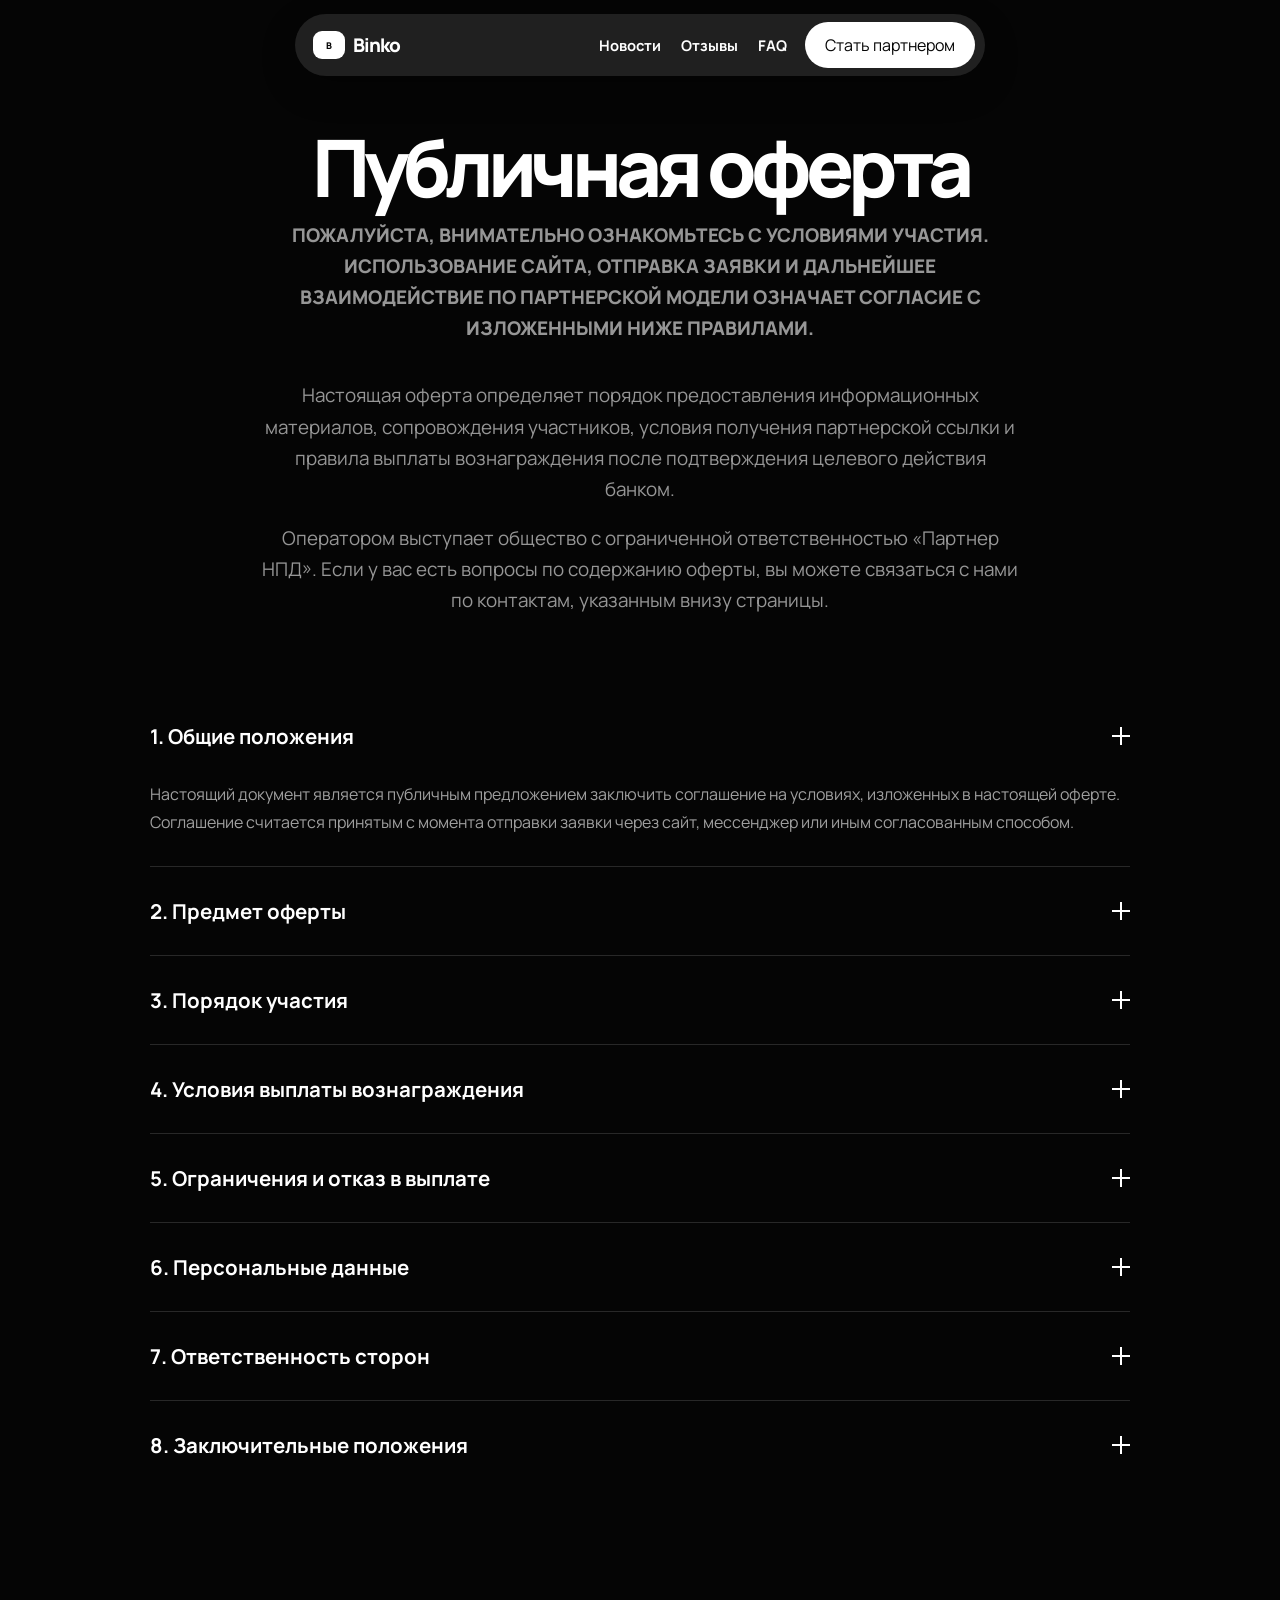
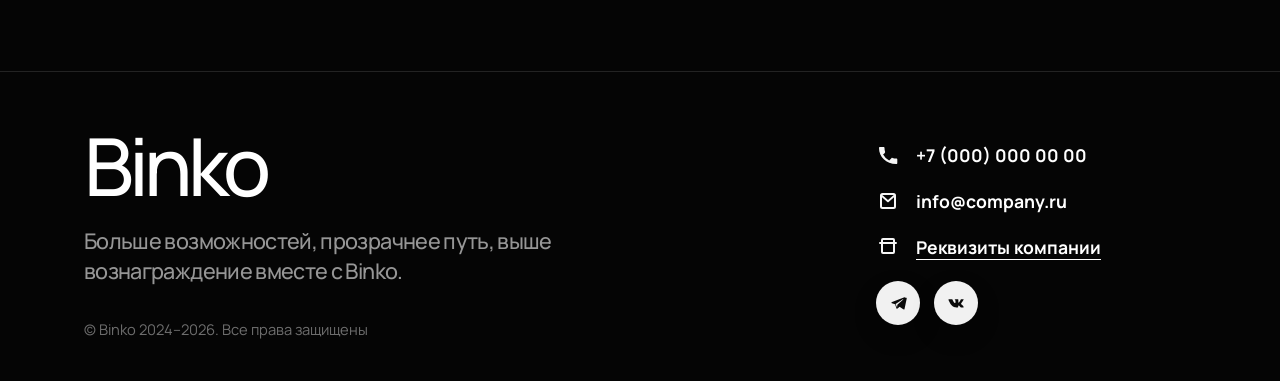
==== public-offer.html @ c6f1c41b "Add files via upload" ====
<!DOCTYPE html>
<html lang="ru">
<head>
  <meta charset="UTF-8">
  <meta name="viewport" content="width=device-width, initial-scale=1.0">
  <title>Публичная оферта | НПД Партнер</title>
  <meta
    name="description"
    content="Публичная оферта проекта НПД Партнер: условия участия, порядок взаимодействия, правила выплат и контакты."
  >
  <link rel="preconnect" href="https://fonts.googleapis.com">
  <link rel="preconnect" href="https://fonts.gstatic.com" crossorigin>
  <link href="https://fonts.googleapis.com/css2?family=Manrope:wght@400;500;700;800&family=Unbounded:wght@500;700&display=swap" rel="stylesheet">
  <link rel="stylesheet" href="styles.css">
</head>
<body class="dark-document-page">
  <div class="site-shell">
    <header class="topbar cta-visible">
      <a class="brand" href="index.html#hero" aria-label="Главная">
        <span class="brand-mark">B</span>
        <span class="brand-text">
          <strong>Binko</strong>
          <small>Открытие ИП на НПД</small>
        </span>
      </a>

      <button class="menu-toggle" type="button" aria-expanded="false" aria-label="Открыть меню">
        <span></span>
        <span></span>
      </button>

      <nav class="menu">
        <a href="index.html#news">Новости</a>
        <a href="index.html#reviews">Отзывы</a>
        <a href="index.html#faq">FAQ</a>
        <a href="index.html#contact" class="menu-mobile-cta">Стать партнером</a>
      </nav>

      <a href="index.html#contact" class="menu-cta topbar-cta">Стать партнером</a>
    </header>

    <div class="menu-backdrop" aria-hidden="true"></div>

    <main>
      <section class="legal-page">
        <div class="legal-hero">
          <div class="legal-hero-copy">
            <h1>Публичная оферта</h1>
            <p class="legal-lead">
              Пожалуйста, внимательно ознакомьтесь с условиями участия. Использование сайта,
              отправка заявки и дальнейшее взаимодействие по партнерской модели означает согласие
              с изложенными ниже правилами.
            </p>
            <div class="legal-intro">
              <p>
                Настоящая оферта определяет порядок предоставления информационных материалов,
                сопровождения участников, условия получения партнерской ссылки и правила выплаты
                вознаграждения после подтверждения целевого действия банком.
              </p>
              <p>
                Оператором выступает общество с ограниченной ответственностью «Партнер НПД».
                Если у вас есть вопросы по содержанию оферты, вы можете связаться с нами по
                контактам, указанным внизу страницы.
              </p>
            </div>
          </div>
        </div>

        <div class="legal-accordion">
          <article class="legal-item active">
            <button type="button">
              <span>1. Общие положения</span>
              <span class="faq-icon"></span>
            </button>
            <div class="faq-answer">
              <p>
                Настоящий документ является публичным предложением заключить соглашение на условиях,
                изложенных в настоящей оферте. Соглашение считается принятым с момента отправки заявки
                через сайт, мессенджер или иным согласованным способом.
              </p>
            </div>
          </article>

          <article class="legal-item">
            <button type="button">
              <span>2. Предмет оферты</span>
              <span class="faq-icon"></span>
            </button>
            <div class="faq-answer">
              <p>
                Оператор предоставляет пользователю информацию о порядке участия в партнерской модели,
                направляет реферальные материалы, сопровождает прохождение этапов и информирует о
                результатах подтверждения целевого действия.
              </p>
            </div>
          </article>

          <article class="legal-item">
            <button type="button">
              <span>3. Порядок участия</span>
              <span class="faq-icon"></span>
            </button>
            <div class="faq-answer">
              <p>
                Для участия пользователь оставляет контактные данные, получает инструкцию и ссылку,
                после чего самостоятельно проходит оформление банковского продукта. Оператор вправе
                запрашивать уточняющие сведения, необходимые для сопровождения заявки.
              </p>
            </div>
          </article>

          <article class="legal-item">
            <button type="button">
              <span>4. Условия выплаты вознаграждения</span>
              <span class="faq-icon"></span>
            </button>
            <div class="faq-answer">
              <p>
                Выплата производится после того, как банк подтвердит выполнение условий акции и
                перечислит оператору партнерское вознаграждение. Срок и формат выплаты дополнительно
                сообщаются пользователю в момент сопровождения заявки.
              </p>
            </div>
          </article>

          <article class="legal-item">
            <button type="button">
              <span>5. Ограничения и отказ в выплате</span>
              <span class="faq-icon"></span>
            </button>
            <div class="faq-answer">
              <p>
                Вознаграждение не выплачивается в случаях отклонения заявки банком, нарушения условий
                акции, предоставления недостоверных данных либо отмены участия со стороны пользователя
                до момента подтверждения целевого действия.
              </p>
            </div>
          </article>

          <article class="legal-item">
            <button type="button">
              <span>6. Персональные данные</span>
              <span class="faq-icon"></span>
            </button>
            <div class="faq-answer">
              <p>
                Направляя заявку, пользователь соглашается на обработку предоставленных персональных
                данных в целях обратной связи, сопровождения заявки, проверки статуса и исполнения
                обязательств по настоящей оферте.
              </p>
            </div>
          </article>

          <article class="legal-item">
            <button type="button">
              <span>7. Ответственность сторон</span>
              <span class="faq-icon"></span>
            </button>
            <div class="faq-answer">
              <p>
                Оператор не несет ответственности за решения банка, изменение условий банковских
                программ, а также за невозможность выплаты в случаях, когда пользователь не выполнил
                условия участия или предоставил неполные сведения.
              </p>
            </div>
          </article>

          <article class="legal-item">
            <button type="button">
              <span>8. Заключительные положения</span>
              <span class="faq-icon"></span>
            </button>
            <div class="faq-answer">
              <p>
                Оператор вправе вносить изменения в настоящую оферту без предварительного уведомления.
                Актуальная версия документа размещается на данной странице и вступает в силу с момента
                публикации.
              </p>
            </div>
          </article>
        </div>
      </section>
    </main>
  </div>

  <footer class="site-footer">
    <div class="site-footer-inner">
      <div class="footer-title">
        <h2>Binko</h2>
        <p class="footer-slogan">Больше возможностей, прозрачнее путь, выше вознаграждение вместе с Binko.</p>
        <p class="footer-copy">© Binko 2024–2026. Все права защищены</p>
      </div>

      <div class="footer-contacts">
        <a href="tel:+70000000000" class="footer-contact-item">
          <span class="footer-contact-icon" aria-hidden="true">
            <svg viewBox="0 0 24 24" role="img" focusable="false" aria-hidden="true">
              <path d="M6.6 10.8a15.5 15.5 0 0 0 6.6 6.6l2.2-2.2c.3-.3.7-.4 1.1-.3 1.2.4 2.5.6 3.8.6.6 0 1 .4 1 1V20c0 .6-.4 1-1 1C10.1 21 3 13.9 3 5c0-.6.4-1 1-1h3.5c.6 0 1 .4 1 1 0 1.3.2 2.6.6 3.8.1.4 0 .8-.3 1.1l-2.2 2.2Z" fill="currentColor"/>
            </svg>
          </span>
          <span>+7 (000) 000 00 00</span>
        </a>
        <a href="mailto:info@company.ru" class="footer-contact-item">
          <span class="footer-contact-icon" aria-hidden="true">
            <svg viewBox="0 0 24 24" role="img" focusable="false" aria-hidden="true">
              <path d="M4 6.5A2.5 2.5 0 0 1 6.5 4h11A2.5 2.5 0 0 1 20 6.5v11a2.5 2.5 0 0 1-2.5 2.5h-11A2.5 2.5 0 0 1 4 17.5v-11Zm2.3-.5 5.7 5 5.7-5H6.3Zm11.7 2.3-5.3 4.7a1 1 0 0 1-1.4 0L6 8.3v9.2c0 .3.2.5.5.5h11c.3 0 .5-.2.5-.5V8.3Z" fill="currentColor"/>
            </svg>
          </span>
          <span>info@company.ru</span>
        </a>
        <a href="details.html" class="footer-contact-item footer-link">
          <span class="footer-contact-icon" aria-hidden="true">
            <svg viewBox="0 0 24 24" role="img" focusable="false" aria-hidden="true">
              <path d="M7 3a2 2 0 0 0-2 2v2H4a1 1 0 1 0 0 2h1v8a2 2 0 0 0 2 2h10a2 2 0 0 0 2-2V9h1a1 1 0 1 0 0-2h-1V5a2 2 0 0 0-2-2H7Zm10 4H7V5h10v2Zm0 2v8H7V9h10Z" fill="currentColor"/>
            </svg>
          </span>
          <span>Реквизиты компании</span>
        </a>

        <div class="footer-socials" aria-label="Социальные сети">
          <a href="#" aria-label="Telegram">
            <svg viewBox="0 0 24 24" role="img" focusable="false" aria-hidden="true">
              <path d="M19.7 5.2 4.9 10.9c-1 .4-1 1.1-.2 1.3l3.8 1.2 1.5 4.7c.2.6.1.8.8.8.5 0 .7-.2 1-.5l2.1-2 4.4 3.2c.8.4 1.4.2 1.6-.8l2.5-11.8c.3-1.2-.4-1.7-1.2-1.3ZM9.1 13.1l8.7-5.5c.4-.3.8-.1.5.2l-7.1 6.4-.3 3.1-1.8-4.2Z" fill="currentColor"/>
            </svg>
          </a>
          <a href="#" aria-label="VKontakte">
            <svg viewBox="0 0 24 24" role="img" focusable="false" aria-hidden="true">
              <path d="M12.6 17.4h1.2s.4 0 .6-.2c.2-.2.2-.5.2-.5s0-1.5.7-1.7c.6-.2 1.4 1.4 2.2 2 .6.5 1 .4 1 .4l2-.1s1-.1.5-.9c0-.1-.4-.8-1.9-2.2-1.6-1.5-1.4-1.3.5-3.8 1.2-1.5 1.7-2.4 1.6-2.8-.1-.3-.7-.2-.7-.2h-2.2s-.2 0-.4.1c-.1.1-.2.3-.2.3s-.4 1-.9 1.9c-1.1 1.9-1.5 2-1.7 1.9-.4-.2-.3-.9-.3-1.5 0-1.7.3-2.4-.5-2.6-.3-.1-.6-.1-1.4-.1-1 0-1.8 0-2.3.3-.3.2-.6.5-.4.5.2 0 .7.1.9.4.3.4.3 1.2.3 1.2s.2 2-.4 2.3c-.4.2-1-.3-2.1-2-.6-.9-1-2-1-2s0-.2-.2-.3c-.1-.1-.4-.2-.4-.2H3.7s-.5 0-.7.2c-.1.2 0 .5 0 .5s1.9 4.5 4 6.8c2 2.1 4.3 2 4.3 2Z" fill="currentColor"/>
            </svg>
          </a>
        </div>
      </div>
    </div>
  </footer>

  <script src="script.js"></script>
</body>
</html>
---- styles.css ----
:root {
  --bg: #ffffff;
  --text: #0a0a0a;
  --muted: #737373;
  --line: rgba(10, 10, 10, 0.1);
  --accent: #0a0a0a;
  --accent-deep: #0a0a0a;
  --surface: rgba(255, 255, 255, 0.86);
  --surface-strong: #ffffff;
  --shadow: 0 24px 60px rgba(15, 23, 42, 0.08);
  --section-bg: linear-gradient(180deg, rgba(255, 255, 255, 0.94), rgba(247, 248, 250, 0.86));
  --section-border: 1px solid rgba(255, 255, 255, 0.62);
  --section-radius: 36px;
  --section-padding: 34px;
  --radius-lg: 28px;
  --radius-md: 20px;
  --container: 1180px;
  --header-offset: 112px;
  --card-bg: linear-gradient(180deg, rgba(255, 255, 255, 0.94), rgba(247, 248, 250, 0.98));
  --card-border: 1px solid rgba(10, 10, 10, 0.08);
  --card-radius: 30px;
  --card-shadow: 0 18px 40px rgba(15, 23, 42, 0.06);
  --lime: #0a0a0a;
  --lime-soft: rgba(10, 10, 10, 0.08);
  --lime-glow: rgba(10, 10, 10, 0.18);
}

* {
  box-sizing: border-box;
}

img {
  max-width: 100%;
}

html {
  scroll-behavior: smooth;
}

body {
  margin: 0;
  font-family: "Manrope", sans-serif;
  color: var(--text);
  background: #ffffff;
}

body::before {
  content: "";
  position: fixed;
  inset: 0;
  pointer-events: none;
  background: none;
}

.dark-document-page {
  --text: #ffffff;
  --muted: rgba(255, 255, 255, 0.58);
  --line: rgba(255, 255, 255, 0.12);
  --card-bg: transparent;
  --card-border: 1px solid rgba(255, 255, 255, 0.12);
  --card-shadow: none;
  --section-bg: transparent;
  --section-border: 0;
  --shadow: none;
  background: #050505;
  color: #ffffff;
}

.dark-document-page .site-shell {
  padding-top: 0;
}

.dark-document-page .topbar {
  position: fixed;
  top: 14px;
  left: 50%;
  z-index: 100;
  transform: translateX(-50%);
  background: #202020;
  color: #ffffff;
  box-shadow: 0 12px 34px rgba(0, 0, 0, 0.32);
  backdrop-filter: blur(18px);
}

.dark-document-page .topbar.scrolled {
  background: #202020;
}

.dark-document-page .brand-mark,
.dark-document-page .menu-cta,
.dark-document-page .menu .menu-mobile-cta {
  background: #ffffff;
  color: #050505 !important;
}

.dark-document-page .menu a,
.dark-document-page .brand,
.dark-document-page .brand-text strong {
  color: #ffffff;
}

.dark-document-page .menu-toggle {
  background: #ffffff;
}

.dark-document-page .menu-toggle span {
  background: #050505;
}

.dark-document-page main {
  margin-top: 0;
  padding-top: 132px;
}

.dark-document-page .details-section,
.dark-document-page .legal-page,
.dark-document-page .legal-hero,
.dark-document-page .legal-accordion {
  border: 0;
  border-radius: 0;
  background: transparent;
  box-shadow: none;
}

.dark-document-page .details-section,
.dark-document-page .legal-hero {
  padding: 0;
}

.dark-document-page .legal-page {
  gap: 76px;
}

.dark-document-page .details-heading,
.dark-document-page .legal-hero-copy {
  max-width: none;
  margin-right: auto;
  margin-left: auto;
  text-align: center;
}

.dark-document-page .details-heading-wide h1,
.dark-document-page .legal-hero-copy h1 {
  max-width: none;
  color: #ffffff;
  font-family: "Manrope", sans-serif;
  font-size: clamp(3.55rem, 6.2vw, 5.85rem);
  font-weight: 800;
  line-height: 0.88;
  letter-spacing: -0.075em;
  white-space: nowrap;
}

.dark-document-page .legal-lead,
.dark-document-page .legal-intro p {
  max-width: 760px;
  margin-right: auto;
  margin-left: auto;
  color: rgba(255, 255, 255, 0.58);
  font-size: clamp(1rem, 1.7vw, 1.18rem);
  line-height: 1.65;
}

.dark-document-page .legal-intro {
  display: grid;
  gap: 18px;
  max-width: 760px;
  margin-top: 18px;
  margin-right: auto;
  margin-left: auto;
  text-align: center;
}

.dark-document-page .legal-intro p {
  width: 100%;
  justify-self: center;
  text-align: center;
}

.dark-document-page .details-text-block,
.dark-document-page .details-text-block-reference {
  margin-top: 74px;
  margin-right: auto;
  margin-left: auto;
  padding: 0;
  border: 0;
  border-radius: 0;
  background: transparent;
  box-shadow: none;
}

.dark-document-page .details-text-block-reference::before {
  content: none;
}

.dark-document-page .details-columns {
  display: grid;
  grid-template-columns: repeat(2, minmax(0, 1fr));
  gap: 56px 96px;
  max-width: 980px;
  margin-right: auto;
  margin-left: auto;
  text-align: left;
}

.dark-document-page .details-column {
  display: grid;
  gap: 42px;
}

.dark-document-page .details-row {
  display: grid;
  gap: 12px;
}

.dark-document-page .details-row h3 {
  color: #ffffff;
  font-size: clamp(1.15rem, 1.7vw, 1.45rem);
  font-weight: 800;
  letter-spacing: -0.035em;
}

.dark-document-page .details-row p {
  max-width: 44ch;
  color: rgba(255, 255, 255, 0.62);
  font-size: clamp(1rem, 1.45vw, 1.18rem);
  line-height: 1.55;
}

.dark-document-page .legal-accordion {
  max-width: 980px;
  margin-right: auto;
  margin-left: auto;
  padding: 0;
  text-align: left;
}

.dark-document-page .legal-item {
  border-bottom: 1px solid rgba(255, 255, 255, 0.14);
}

.dark-document-page .legal-item button {
  padding: 30px 0;
  color: #ffffff;
}

.dark-document-page .legal-item button span:first-child {
  color: #ffffff;
  font-size: clamp(1.05rem, 1.6vw, 1.28rem);
}

.dark-document-page .faq-icon::before,
.dark-document-page .faq-icon::after {
  background: #ffffff;
}

.dark-document-page .legal-item .faq-answer p {
  padding: 0 0 0;
  color: rgba(255, 255, 255, 0.62);
  font-size: 1rem;
  line-height: 1.75;
}

.dark-document-page .legal-item.active .faq-answer p {
  padding-bottom: 30px;
}

.dark-document-page .site-footer {
  margin-top: 110px;
  border-top: 1px solid rgba(255, 255, 255, 0.12);
  background: #050505;
}

.site-shell {
  width: min(calc(100% - 32px), var(--container));
  margin: 0 auto;
  padding: 24px 0 72px;
}

body.menu-active {
  overflow: hidden;
}

.topbar {
  position: sticky;
  top: 24px;
  z-index: 50;
  display: flex;
  align-items: center;
  justify-content: space-between;
  gap: 28px;
  width: min(100%, 540px);
  max-width: min(100%, 760px);
  min-height: 60px;
  margin: 0 auto;
  padding: 8px 10px 8px 18px;
  border: 0;
  border-radius: 999px;
  background: #f1f1f1;
  backdrop-filter: none;
  box-shadow: none;
  font-family: "Manrope", sans-serif;
  transition: width 0.38s cubic-bezier(0.22, 1, 0.36, 1), background 0.2s ease, border-color 0.2s ease, box-shadow 0.2s ease;
}

.topbar.cta-visible {
  width: min(100%, 690px);
  justify-content: space-between;
  gap: 18px;
}

.topbar.cta-visible .menu {
  flex: 1 1 auto;
  justify-content: flex-end;
  gap: 20px;
}

.menu-backdrop {
  position: fixed;
  inset: 0;
  z-index: 39;
  background:
    linear-gradient(180deg, rgba(8, 8, 8, 0.18), rgba(8, 8, 8, 0.56)),
    radial-gradient(circle at top center, rgba(10, 10, 10, 0.04), transparent 26%);
  opacity: 0;
  pointer-events: none;
  transition: opacity 0.28s ease;
}

.topbar.menu-open + .menu-backdrop {
  opacity: 1;
  pointer-events: auto;
}

.dark-document-page .topbar.menu-open + .menu-backdrop {
  opacity: 1;
  pointer-events: auto;
}

.topbar.scrolled {
  background: #ededed;
  box-shadow: none;
}

.topbar.scrolled::after {
  content: none;
}

.brand {
  display: inline-flex;
  align-items: center;
  gap: 8px;
  flex: 0 0 auto;
  min-width: 0;
  color: inherit;
  text-decoration: none;
}

.brand-mark {
  display: grid;
  place-items: center;
  width: 32px;
  height: 28px;
  border-radius: 9px;
  background: #0a0a0a;
  color: #fff;
  font-family: "Manrope", sans-serif;
  font-weight: 900;
  font-size: 0.58rem;
  box-shadow: none;
}

.brand-text {
  display: grid;
  gap: 2px;
  min-width: 0;
}

.brand-text strong {
  font-size: 1.18rem;
  font-weight: 800;
  letter-spacing: -0.05em;
  line-height: 1;
}

.brand-text small {
  display: none;
}

.menu {
  display: flex;
  align-items: center;
  justify-content: flex-end;
  flex: 1 1 auto;
  gap: 22px;
  min-width: 0;
}

.menu a {
  color: var(--text);
  text-decoration: none;
  font-size: 0.92rem;
  font-weight: 700;
  white-space: nowrap;
  line-height: 1;
  transition: color 0.2s ease, text-shadow 0.2s ease;
}

.menu a:hover {
  color: #0f0f0f;
  text-shadow: none;
}

.menu-mobile-cta {
  display: none;
}

.menu-cta {
  min-height: 46px;
  padding: 0 20px;
  border-radius: 999px;
  background: #0a0a0a;
  color: #fff !important;
  flex: 0 0 auto;
  text-decoration: none;
  box-shadow: none;
  white-space: nowrap;
}

.topbar-cta {
  display: inline-flex;
  align-items: center;
  justify-content: center;
  max-width: 0;
  min-height: 46px;
  padding-left: 0;
  padding-right: 0;
  opacity: 0;
  overflow: hidden;
  pointer-events: none;
  transform: scale(0.9);
  transition:
    max-width 0.38s cubic-bezier(0.22, 1, 0.36, 1),
    padding 0.38s cubic-bezier(0.22, 1, 0.36, 1),
    opacity 0.24s ease,
    transform 0.38s cubic-bezier(0.22, 1, 0.36, 1);
}

.topbar.cta-visible .topbar-cta {
  max-width: 210px;
  padding-left: 20px;
  padding-right: 20px;
  opacity: 1;
  pointer-events: auto;
  transform: scale(1);
}

.menu-toggle {
  display: none;
  width: 48px;
  height: 48px;
  border: 0;
  border-radius: 16px;
  background: #171717;
  cursor: pointer;
}

.menu-toggle span {
  display: block;
  width: 20px;
  height: 2px;
  margin: 5px auto;
  background: #fff;
}

main {
  display: grid;
  gap: 28px;
  margin-top: 28px;
}

section {
  position: relative;
}

section[id] {
  scroll-margin-top: var(--header-offset);
}

.hero,
.stats,
.services,
.section-grid,
.process,
.cases,
.audience,
.reviews,
.faq,
.contact {
  border: 0;
  background: transparent;
  box-shadow: none;
  border-radius: 0;
}

.page-intro,
.details-section {
  border: var(--section-border);
  background: var(--section-bg);
  box-shadow: var(--shadow);
  border-radius: var(--section-radius);
}

.hero,
.contact,
.audience,
.cases {
  overflow: visible;
}

.page-intro,
.details-section {
  overflow: hidden;
}

.page-intro,
.details-section {
  padding: var(--section-padding);
}

.legal-page {
  display: grid;
  gap: 18px;
}

.legal-hero,
.legal-accordion {
  border: var(--section-border);
  background: var(--section-bg);
  box-shadow: var(--shadow);
  border-radius: var(--section-radius);
}

.legal-hero {
  padding: 36px 34px 30px;
}

.legal-hero-copy {
  display: grid;
  gap: 18px;
  max-width: 980px;
}

.legal-hero-copy h1 {
  max-width: none;
  font-size: clamp(2.8rem, 6vw, 5rem);
  line-height: 0.92;
  letter-spacing: -0.06em;
}

.legal-lead {
  max-width: 72ch;
  color: var(--text);
  font-size: 0.98rem;
  font-weight: 800;
  line-height: 1.55;
  text-transform: uppercase;
}

.legal-intro {
  display: grid;
  gap: 12px;
  max-width: 86ch;
}

.legal-intro p {
  color: var(--muted);
  line-height: 1.68;
  font-size: 0.98rem;
}

.legal-accordion {
  padding: 18px;
}

.legal-item {
  border-bottom: 1px solid rgba(18, 18, 18, 0.08);
}

.legal-item:last-child {
  border-bottom: 0;
}

.legal-item button {
  display: flex;
  align-items: center;
  justify-content: space-between;
  width: 100%;
  padding: 22px 10px;
  border: 0;
  background: transparent;
  color: var(--text);
  font: inherit;
  text-align: left;
  cursor: pointer;
}

.legal-item button span:first-child {
  color: var(--text);
  font-size: 1.08rem;
  font-weight: 700;
}

.legal-item .faq-answer {
  display: grid;
  grid-template-rows: 0fr;
  transition: grid-template-rows 0.28s ease;
}

.legal-item .faq-answer p {
  overflow: hidden;
  padding: 0 10px 0;
  color: var(--muted);
  font-size: 0.96rem;
  line-height: 1.68;
}

.legal-item.active .faq-answer {
  grid-template-rows: 1fr;
}

.legal-item.active .faq-answer p {
  padding-bottom: 22px;
}

.details-hero {
  min-height: 320px;
  display: grid;
  align-items: end;
}

.page-intro-copy {
  display: grid;
  gap: 18px;
  max-width: 760px;
}

.details-hero h1 {
  max-width: none;
  font-size: clamp(2.4rem, 4.9vw, 4.9rem);
  text-wrap: nowrap;
  letter-spacing: -0.05em;
}

.details-grid {
  display: grid;
  grid-template-columns: repeat(2, minmax(0, 1fr));
  gap: 18px;
}

.details-text-block {
  border: 0;
  background: var(--card-bg);
  backdrop-filter: blur(14px);
  box-shadow: var(--card-shadow);
  border-radius: var(--card-radius);
  padding: 30px 32px;
  display: grid;
  gap: 14px;
}

.details-text-block p {
  color: var(--muted);
  line-height: 1.72;
  font-size: 1rem;
}

.details-text-block strong {
  color: var(--text);
  font-weight: 800;
}

.details-heading-wide h1 {
  max-width: none;
  font-size: clamp(2.4rem, 6vw, 4.6rem);
  line-height: 0.94;
  letter-spacing: -0.06em;
}

.details-text-block-reference {
  position: relative;
  margin-top: 22px;
  background:
    radial-gradient(circle at 24% 24%, rgba(255, 255, 255, 0.95), transparent 22%),
    linear-gradient(180deg, rgba(255, 255, 255, 0.98), rgba(247, 248, 250, 0.94));
  border: 0;
  box-shadow: 0 22px 52px rgba(15, 23, 42, 0.08);
  overflow: hidden;
}

.details-text-block-reference::before {
  content: "";
  position: absolute;
  inset: 0;
  background:
    radial-gradient(circle at 72% 18%, rgba(255, 255, 255, 0.36), transparent 18%);
  pointer-events: none;
}

.details-columns {
  position: relative;
  z-index: 1;
  display: grid;
  grid-template-columns: repeat(2, minmax(0, 1fr));
  gap: 44px 54px;
}

.details-column {
  display: grid;
  align-content: start;
  gap: 38px;
}

.details-row {
  display: grid;
  gap: 10px;
}

.details-row h3 {
  margin: 0;
  font-size: clamp(1.45rem, 2vw, 2rem);
  line-height: 1.08;
  letter-spacing: -0.04em;
}

.details-row p {
  margin: 0;
  max-width: 24ch;
  color: rgba(18, 18, 18, 0.82);
  font-size: clamp(1rem, 1.35vw, 1.08rem);
  line-height: 1.45;
}

.detail-card,
.contact-strip-card,
.office-item {
  border: var(--card-border);
  background: var(--card-bg);
  backdrop-filter: blur(14px);
  box-shadow: var(--card-shadow);
  border-radius: var(--card-radius);
}

.detail-card {
  padding: 24px;
  display: grid;
  align-content: start;
  gap: 12px;
  min-height: 188px;
}

.detail-card span {
  display: inline-flex;
  align-items: center;
  justify-content: center;
  width: 34px;
  height: 34px;
  border-radius: 12px;
  background: linear-gradient(180deg, rgba(10, 10, 10, 0.08), rgba(10, 10, 10, 0.04));
  color: var(--accent-deep);
  font-weight: 800;
  font-size: 0.9rem;
  box-shadow: inset 0 0 0 1px rgba(10, 10, 10, 0.08);
}

.detail-card h3,
.contact-strip-card strong {
  font-size: 1.35rem;
  line-height: 1.16;
  letter-spacing: -0.03em;
}

.detail-card p,
.contact-strip-card span,
.office-content p {
  color: var(--muted);
  line-height: 1.6;
}

.detail-card-wide {
  grid-column: span 2;
}

.contact-strip {
  display: grid;
  grid-template-columns: repeat(3, minmax(0, 1fr));
  gap: 18px;
}

.contact-strip-card {
  min-height: 170px;
  padding: 24px;
  display: grid;
  align-content: end;
  gap: 12px;
  color: inherit;
  text-decoration: none;
}

.office-list {
  display: grid;
  gap: 14px;
}

.office-item {
  overflow: hidden;
}

.office-trigger {
  width: 100%;
  display: flex;
  align-items: center;
  justify-content: space-between;
  gap: 20px;
  padding: 24px 26px;
  border: 0;
  background: transparent;
  color: var(--text);
  font: inherit;
  font-size: 1.08rem;
  font-weight: 700;
  text-align: left;
  cursor: pointer;
}

.office-arrow {
  position: relative;
  width: 18px;
  height: 18px;
  flex: 0 0 auto;
}

.office-arrow::before,
.office-arrow::after {
  content: "";
  position: absolute;
  left: 2px;
  right: 2px;
  top: 8px;
  height: 2px;
  background: var(--text);
  border-radius: 999px;
  transition: transform 0.25s ease;
}

.office-arrow::after {
  transform: rotate(90deg);
}

.office-item.is-open .office-arrow::after {
  transform: rotate(0deg);
}

.office-content {
  display: grid;
  grid-template-rows: 0fr;
  transition: grid-template-rows 0.28s ease;
}

.office-content-inner {
  overflow: hidden;
}

.office-content p {
  padding: 0 26px;
}

.office-content p:first-child {
  padding-top: 0;
}

.office-content p:last-child {
  padding-bottom: 24px;
}

.office-item.is-open .office-content {
  grid-template-rows: 1fr;
}

.hero {
  display: grid;
  grid-template-columns: minmax(0, 1fr);
  align-items: center;
  gap: 0;
  min-height: calc(100vh - 116px);
  padding: 54px 24px 24px;
}

.hero-copy {
  display: flex;
  flex-direction: column;
  align-items: center;
  justify-content: center;
  gap: 22px;
  position: relative;
  z-index: 1;
  max-width: 700px;
  margin: 0 auto;
  min-height: auto;
  font-family: "Manrope", sans-serif;
  text-align: center;
}

.hero-mobbin-icon {
  position: relative;
  width: 124px;
  height: 124px;
  margin-bottom: 8px;
  border-radius: 32px;
  background: transparent;
  perspective: 600px;
}

.hero-rotator-image {
  position: absolute;
  inset: 0;
  width: 100%;
  height: 100%;
  object-fit: contain;
  opacity: 0;
  transform: translateY(18px) scale(0.78);
  transform-origin: center bottom;
  filter: blur(0.4px);
  animation: heroImageStack 12s cubic-bezier(0.22, 1, 0.36, 1) infinite;
}

.hero-rotator-image:nth-child(2) {
  animation-delay: 3s;
}

.hero-rotator-image:nth-child(3) {
  animation-delay: 6s;
}

.hero-rotator-image:nth-child(4) {
  animation-delay: 9s;
}

@keyframes heroImageStack {
  0% {
    opacity: 0;
    z-index: 1;
    transform: translateY(20px) scale(0.74);
    filter: blur(0.8px);
  }

  8% {
    opacity: 0.55;
    z-index: 1;
    transform: translateY(13px) scale(0.84);
    filter: blur(0.45px);
  }

  18% {
    opacity: 1;
    z-index: 3;
    transform: translateY(0) scale(1);
    filter: blur(0);
  }

  38% {
    opacity: 1;
    z-index: 3;
    transform: translateY(0) scale(1);
    filter: blur(0);
  }

  48% {
    opacity: 0.5;
    z-index: 2;
    transform: translateY(-13px) scale(0.84);
    filter: blur(0.45px);
  }

  58%,
  100% {
    opacity: 0;
    z-index: 1;
    transform: translateY(-20px) scale(0.76);
    filter: blur(0.8px);
  }
}

.hero-copy h1 {
  display: grid;
  justify-items: center;
  max-width: none;
  font-family: "Manrope", sans-serif;
  font-size: clamp(3rem, 5.9vw, 4.55rem);
  font-weight: 800;
  line-height: 0.98;
  letter-spacing: -0.038em;
  text-wrap: balance;
  overflow-wrap: normal;
  word-break: normal;
}

.hero-copy h1 span {
  display: block;
  white-space: nowrap;
}

.hero-text {
  max-width: 38ch;
  margin: 0 auto;
  color: #777777;
  font-family: "Manrope", sans-serif;
  font-size: clamp(1.18rem, 1.85vw, 1.32rem);
  font-weight: 500;
  line-height: 1.28;
  text-wrap: balance;
}

.hero-copy h1::after {
  content: none;
}

.hero-showcase {
  position: relative;
  z-index: 1;
  width: min(100%, 1040px);
  margin: 8px auto 0;
  padding: 18px;
  border-radius: 38px;
  border: 1px solid rgba(18, 18, 18, 0.08);
  background:
    radial-gradient(circle at 78% 18%, rgba(10, 10, 10, 0.05), transparent 30%),
    linear-gradient(180deg, rgba(255, 255, 255, 0.98), rgba(247, 248, 250, 0.92));
  box-shadow: 0 28px 70px rgba(15, 23, 42, 0.08);
  overflow: hidden;
}

.hero-showcase-header {
  display: flex;
  align-items: center;
  justify-content: space-between;
  gap: 16px;
  min-height: 54px;
  padding: 0 8px 14px;
  color: #5f6673;
  font-size: 0.94rem;
  font-weight: 800;
  letter-spacing: -0.02em;
}

.hero-showcase-header strong {
  color: #0a0a0a;
  font-family: "Unbounded", sans-serif;
  font-size: clamp(1.2rem, 2.3vw, 1.9rem);
  font-weight: 500;
  letter-spacing: -0.06em;
}

.hero-showcase-body {
  display: grid;
  grid-template-columns: minmax(0, 0.92fr) minmax(260px, 1fr);
  gap: 18px;
  align-items: stretch;
}

.hero-showcase-list {
  display: grid;
  gap: 12px;
}

.hero-showcase-list article {
  min-height: 118px;
  padding: 20px;
  border-radius: 26px;
  background: rgba(255, 255, 255, 0.9);
  border: 1px solid rgba(10, 10, 10, 0.07);
  box-shadow: 0 16px 34px rgba(15, 23, 42, 0.04);
}

.hero-showcase-list span {
  display: inline-flex;
  align-items: center;
  justify-content: center;
  width: 34px;
  height: 34px;
  margin-bottom: 18px;
  border-radius: 12px;
  background: rgba(10, 10, 10, 0.06);
  color: #0a0a0a;
  font-size: 0.82rem;
  font-weight: 900;
}

.hero-showcase-list strong {
  display: block;
  margin-bottom: 8px;
  font-size: 1.04rem;
  letter-spacing: -0.04em;
}

.hero-showcase-list p {
  max-width: 34ch;
  color: #5f6673;
  font-size: 0.92rem;
  line-height: 1.48;
}

.hero-media {
  display: flex;
  min-height: 390px;
  border-radius: 30px;
  background:
    radial-gradient(circle at 58% 42%, rgba(10, 10, 10, 0.04), transparent 34%),
    linear-gradient(135deg, rgba(255, 255, 255, 0.92), rgba(238, 241, 246, 0.84));
  border: 1px solid rgba(10, 10, 10, 0.06);
  overflow: hidden;
}

.hero-media-image {
  display: block;
  width: 100%;
  height: 100%;
  min-height: 390px;
  object-fit: cover;
  object-position: center;
  opacity: 0.92;
}

.hero-offer-card {
  width: min(100%, 560px);
  min-height: 0;
  padding: 28px 28px 26px;
  border-radius: 32px;
  border: 1px solid rgba(18, 18, 18, 0.08);
  background:
    radial-gradient(circle at 86% 24%, rgba(10, 10, 10, 0.04), transparent 18%),
    linear-gradient(180deg, rgba(255, 255, 255, 0.98), rgba(247, 248, 250, 0.95));
  box-shadow: 0 18px 38px rgba(15, 23, 42, 0.06), 0 0 22px rgba(10, 10, 10, 0.04);
  display: grid;
  gap: 16px;
}

.hero-offer-card-floating {
  width: min(100%, 560px);
  margin-top: 30px;
}

.reveal-on-scroll {
  opacity: 0;
  transform: translateY(42px);
  transition:
    opacity 0.9s cubic-bezier(0.19, 1, 0.22, 1),
    transform 1.05s cubic-bezier(0.19, 1, 0.22, 1);
  will-change: opacity, transform;
}

.reveal-on-scroll.is-visible {
  opacity: 1;
  transform: translateY(0);
}

.hero-offer-label {
  color: #6a6a6a;
  font-size: 0.9rem;
  font-weight: 700;
  letter-spacing: -0.02em;
  line-height: 1.4;
}

.hero-offer-value {
  max-width: none;
  color: #121212;
  font-family: "Unbounded", sans-serif;
  font-size: clamp(2rem, 3.8vw, 3rem);
  font-weight: 500;
  line-height: 0.96;
  letter-spacing: -0.055em;
  display: flex;
  flex-wrap: wrap;
  align-items: baseline;
  gap: 0.14em;
}

.hero-offer-main {
  display: inline-block;
}

.hero-offer-unit {
  display: inline-block;
  font-size: 0.34em;
  font-weight: 500;
  letter-spacing: -0.02em;
  color: #5a5a5a;
}

.hero-offer-text {
  max-width: 40ch;
  color: #3c3c3c;
  font-size: 0.98rem;
  line-height: 1.58;
}

.hero-offer-tags {
  display: flex;
  flex-wrap: wrap;
  gap: 10px;
}

.hero-offer-tags span {
  display: inline-flex;
  align-items: center;
  min-height: 34px;
  padding: 0 14px;
  border-radius: 999px;
  background: rgba(10, 10, 10, 0.05);
  color: #121212;
  font-size: 0.88rem;
  font-weight: 700;
  box-shadow: inset 0 0 0 1px rgba(10, 10, 10, 0.08);
}

.eyebrow {
  margin: 0;
  color: #5f5f5f;
  font-size: 0.85rem;
  font-weight: 800;
  letter-spacing: 0.12em;
  text-transform: uppercase;
}

h1,
h2,
h3,
p {
  margin: 0;
}

h1,
h2 {
  font-family: "Unbounded", sans-serif;
  line-height: 0.98;
  letter-spacing: -0.04em;
  font-weight: 500;
}

h1 {
  max-width: 9.4ch;
  font-size: clamp(2rem, 4vw, 3.3rem);
  line-height: 1.02;
  text-wrap: balance;
  overflow-wrap: anywhere;
}

h2 {
  max-width: 12ch;
  font-size: clamp(2rem, 4vw, 3.4rem);
}

.hero-text,
.section-heading p:not(.eyebrow),
.info-card p,
.timeline-item p,
.audience-copy p:last-child,
.faq-answer p,
.contact-copy p,
.form-note,
.stat-card p {
  color: var(--muted);
  line-height: 1.6;
  font-size: 0.94rem;
}

.hero-actions {
  display: flex;
  flex-wrap: wrap;
  justify-content: center;
  gap: 12px;
  margin-top: 14px;
}

.button {
  display: inline-flex;
  align-items: center;
  justify-content: center;
  gap: 10px;
  min-height: 44px;
  padding: 0 18px;
  border: 1px solid transparent;
  border-radius: 999px;
  font-family: inherit;
  font-size: 0.96rem;
  font-weight: 800;
  text-decoration: none;
  transition: transform 0.2s ease, background 0.2s ease, border-color 0.2s ease;
}

.button:hover,
.menu-cta:hover,
.faq-item button:hover {
  transform: translateY(-1px);
}

.button-primary {
  background: #0a0a0a;
  color: #fff;
  box-shadow: none;
}

.button-secondary {
  border-color: #e3e3e3;
  background: #ffffff;
  color: var(--text);
  box-shadow: 0 1px 2px rgba(0, 0, 0, 0.04);
}

.button-arrow {
  display: inline-grid;
  place-items: center;
  width: 26px;
  height: 26px;
  margin-right: -8px;
  border-radius: 50%;
  background: #f0f0f0;
  font-size: 1.05rem;
  line-height: 1;
}

.button-wide {
  width: 100%;
}

.stat-card,
.info-card,
.timeline-item,
.faq-item,
.contact-form,
.audience-list,
.review-card,
.case-card {
  border: var(--card-border);
  background: var(--card-bg);
  backdrop-filter: blur(14px);
  box-shadow: var(--card-shadow);
}

.info-card span {
  display: inline-flex;
  align-items: center;
  justify-content: center;
  width: 34px;
  height: 34px;
  margin-bottom: 14px;
  border-radius: 12px;
  background: linear-gradient(180deg, rgba(10, 10, 10, 0.08), rgba(10, 10, 10, 0.04));
  color: var(--accent-deep);
  font-weight: 800;
  font-size: 0.9rem;
  box-shadow: inset 0 0 0 1px rgba(10, 10, 10, 0.08);
}

.stats,
.services,
.section-grid,
.process,
.cases,
.reviews,
.faq {
  padding: var(--section-padding);
}

.stats {
  display: grid;
  grid-template-columns: repeat(3, 1fr);
  gap: 18px;
}

.stat-card {
  padding: 30px;
  border-radius: var(--card-radius);
}

.stat-card h2 {
  max-width: none;
  margin-bottom: 12px;
  font-family: "Unbounded", sans-serif;
  font-size: clamp(1.5rem, 3vw, 2.2rem);
}

.promo-line {
  overflow: hidden;
  padding: 18px 0;
  border-top: 1px solid rgba(23, 24, 25, 0.08);
  border-bottom: 1px solid rgba(23, 24, 25, 0.08);
  background: linear-gradient(90deg, transparent 0%, rgba(10, 10, 10, 0.04) 50%, transparent 100%);
}

.promo-track {
  display: flex;
  gap: 24px;
  width: max-content;
  animation: marquee 28s linear infinite;
}

.promo-track span {
  display: inline-flex;
  align-items: center;
  gap: 24px;
  font-family: "Unbounded", sans-serif;
  font-size: clamp(1rem, 2vw, 1.3rem);
  white-space: nowrap;
}

.promo-track span::after {
  content: "•";
  color: var(--accent);
}

.services-grid {
  display: grid;
  grid-template-columns: repeat(2, minmax(0, 1fr));
  gap: 18px;
}

.service-card {
  position: relative;
  min-height: 420px;
  border: var(--card-border);
  border-radius: 34px;
  overflow: hidden;
  background: linear-gradient(180deg, #f2f3ef 0%, #e8ebe5 100%);
  cursor: pointer;
  transition: transform 0.75s cubic-bezier(0.16, 1, 0.3, 1), box-shadow 0.75s cubic-bezier(0.16, 1, 0.3, 1), border-color 0.75s cubic-bezier(0.16, 1, 0.3, 1);
}

.service-card:hover,
.service-card.is-open {
  transform: translateY(-4px);
  border-color: rgba(10, 10, 10, 0.14);
  box-shadow: 0 24px 54px rgba(15, 23, 42, 0.1), 0 0 34px rgba(10, 10, 10, 0.05);
}

.service-media {
  width: 100%;
  height: 100%;
  object-fit: cover;
}

.service-panel {
  position: absolute;
  left: 12px;
  right: 12px;
  bottom: 12px;
  min-height: 138px;
  gap: 12px;
  padding: 22px 28px 18px;
  border: 1px solid rgba(255, 255, 255, 0.7);
  border-radius: 32px;
  color: var(--text);
  background: var(--card-bg);
  transition: min-height 1.8s cubic-bezier(0.19, 1, 0.22, 1), transform 1.7s cubic-bezier(0.19, 1, 0.22, 1), box-shadow 1.7s cubic-bezier(0.19, 1, 0.22, 1), background 1.7s cubic-bezier(0.19, 1, 0.22, 1);
  box-shadow: 0 18px 36px rgba(32, 25, 18, 0.08);
  display: grid;
  align-content: start;
  will-change: transform;
  overflow: hidden;
}

.service-card:hover .service-panel,
.service-card.is-open .service-panel {
  min-height: 250px;
  box-shadow: 0 28px 58px rgba(32, 25, 18, 0.12);
  transform: translateY(-12px);
}

.service-panel-top {
  display: flex;
  align-items: center;
  justify-content: space-between;
  gap: 16px;
}

.service-panel-top h3 {
  font-size: clamp(1.45rem, 2.4vw, 2rem);
  line-height: 1.08;
  letter-spacing: -0.04em;
}

.service-price {
  color: #6b7280;
  white-space: nowrap;
  font-size: 0.96rem;
}

.service-tags {
  display: flex;
  flex-wrap: wrap;
  gap: 8px;
}

.service-tags span {
  display: inline-flex;
  align-items: center;
  min-height: 36px;
  padding: 0 14px;
  border-radius: 999px;
  background: linear-gradient(180deg, rgba(10, 10, 10, 0.06), rgba(10, 10, 10, 0.03));
  color: #121212;
  font-size: 0.88rem;
  font-weight: 700;
  box-shadow: inset 0 0 0 1px rgba(10, 10, 10, 0.08);
}

.service-details {
  display: grid;
  align-content: start;
  max-height: 0;
  margin-top: 0;
  overflow: hidden;
  transform-origin: top center;
  opacity: 0;
  transform: translateY(26px) scaleY(0.82);
  pointer-events: none;
  transition:
    max-height 1.65s cubic-bezier(0.19, 1, 0.22, 1),
    opacity 1.1s ease 0.22s,
    transform 1.6s cubic-bezier(0.19, 1, 0.22, 1),
    margin-top 1.65s cubic-bezier(0.19, 1, 0.22, 1);
}

.service-card:hover .service-details,
.service-card:focus-within .service-details,
.service-card.is-open .service-details {
  max-height: 140px;
  opacity: 1;
  margin-top: 10px;
  transform: translateY(0) scaleY(1);
  pointer-events: auto;
}

.service-details p {
  max-width: none;
  width: 100%;
  color: #242424;
  font-size: 1.06rem;
  line-height: 1.52;
}

.section-heading {
  display: grid;
  gap: 14px;
  margin-bottom: 28px;
}

.section-heading h2 {
  max-width: none;
}

.section-heading-compact h2 {
  max-width: none;
  font-size: clamp(2rem, 3.4vw, 3rem);
}

.benefits-grid {
  display: grid;
  grid-template-columns: repeat(2, minmax(0, 1fr));
  gap: 16px;
}

.info-card {
  position: relative;
  min-height: 168px;
  padding: 22px 22px 24px;
  border-radius: var(--card-radius);
  display: grid;
  align-content: start;
}

.info-card h3,
.timeline-item h3,
.contact-copy h2,
.case-body h3,
.review-card h3 {
  margin-bottom: 12px;
  font-size: 1.5rem;
}

.info-card h3 {
  max-width: none;
  margin-bottom: 10px;
  font-size: clamp(1.16rem, 1.45vw, 1.42rem);
  line-height: 1.18;
  letter-spacing: -0.03em;
  text-wrap: balance;
}

.info-card p {
  max-width: none;
  font-size: 0.94rem;
  line-height: 1.5;
  color: #5e5e5e;
  text-wrap: pretty;
}

.timeline {
  display: grid;
  gap: 18px;
}

.timeline-item {
  display: grid;
  grid-template-columns: 86px 1fr;
  gap: 20px;
  align-items: start;
  padding: 26px;
  border-radius: 28px;
}

.timeline-item strong {
  display: grid;
  place-items: center;
  width: 70px;
  height: 70px;
  border-radius: 22px;
  background: linear-gradient(135deg, var(--accent) 0%, #ff9b52 100%);
  color: #fff;
  font-family: "Unbounded", sans-serif;
  font-size: 1.4rem;
}

.cases-grid,
.reviews-grid {
  display: grid;
  gap: 18px;
}

.cases-grid {
  grid-template-columns: 1.2fr 0.8fr 0.8fr;
}

.case-card {
  display: grid;
  min-height: 420px;
  border-radius: var(--card-radius);
  overflow: hidden;
}

.case-media {
  min-height: 220px;
  background:
    radial-gradient(circle at 30% 20%, rgba(255, 255, 255, 0.5), transparent 18%),
    linear-gradient(145deg, #d9ddd5, #bcc4b8);
}

.case-media-dark {
  background:
    radial-gradient(circle at 20% 18%, rgba(255, 255, 255, 0.24), transparent 16%),
    linear-gradient(145deg, #171818, #313334 52%, #575a5b);
}

.case-media-warm {
  background:
    radial-gradient(circle at 70% 24%, rgba(255, 255, 255, 0.38), transparent 18%),
    linear-gradient(145deg, #eceee9, #d4d8d1);
}

.case-body {
  display: grid;
  align-content: end;
  gap: 14px;
  padding: 24px;
}

.case-body p {
  color: #5d5d5d;
  font-weight: 700;
}

.case-body h3,
.review-card h3 {
  line-height: 1.18;
  letter-spacing: -0.03em;
}

.case-body a {
  display: inline-flex;
  width: fit-content;
  color: var(--text);
  font-weight: 700;
  text-decoration: none;
}

.audience {
  display: grid;
  grid-template-columns: 1fr 0.9fr;
  gap: 18px;
  padding: 42px;
}

.audience-list {
  display: flex;
  flex-wrap: wrap;
  align-content: flex-start;
  gap: 14px;
  padding: 22px;
  border-radius: 28px;
}

.audience-pill {
  padding: 14px 18px;
  border: 1px solid var(--line);
  border-radius: 999px;
  background: rgba(255, 255, 255, 0.74);
  font-weight: 600;
}

.reviews-grid {
  display: grid;
  grid-auto-flow: column;
  grid-auto-columns: minmax(72%, 72%);
  gap: 20px;
  width: 100%;
  max-width: 100%;
  min-width: 0;
  overflow-x: auto;
  overflow-y: hidden;
  padding-bottom: 0;
  background: #ffffff;
  box-shadow: none;
  scroll-snap-type: x proximity;
  scroll-behavior: smooth;
  scrollbar-width: none;
  -ms-overflow-style: none;
  cursor: grab;
  user-select: none;
}

.reviews {
  overflow: hidden;
  background: #ffffff;
}

.review-card {
  display: grid;
  align-content: space-between;
  gap: 20px;
  padding: 30px 34px 32px;
  border-radius: var(--card-radius);
  background: #ffffff !important;
  backdrop-filter: none;
  box-shadow: none;
  min-height: 300px;
  scroll-snap-align: start;
}

.review-card-accent {
  background: #dff48f !important;
  backdrop-filter: none;
  box-shadow: none;
}

.review-card-accent .review-content h3 {
  color: #111111;
}

.review-card-accent .review-meta strong {
  color: #111111;
}

.review-card-accent .review-meta p {
  color: rgba(17, 17, 17, 0.72);
}

.review-content {
  display: grid;
  align-content: space-between;
  gap: 24px;
  min-height: 100%;
}

.review-content h3 {
  margin: 0;
  max-width: 34ch;
  font-size: clamp(1.35rem, 1.85vw, 1.9rem);
  line-height: 1.32;
  letter-spacing: -0.03em;
  font-weight: 500;
}

.review-meta {
  display: grid;
  gap: 8px;
}

.review-meta strong {
  font-size: 1rem;
  font-weight: 700;
}

.review-meta p {
  margin: 0;
  color: var(--muted);
  font-size: 0.98rem;
  line-height: 1.45;
}

.reviews-grid.dragging {
  cursor: grabbing;
  scroll-snap-type: none;
}

.reviews-grid::-webkit-scrollbar {
  display: none;
}

.reviews-dots {
  display: flex;
  justify-content: center;
  gap: 10px;
  margin-top: 18px;
}

.reviews-dot {
  width: 10px;
  height: 10px;
  padding: 0;
  border: 0;
  border-radius: 999px;
  background: rgba(18, 18, 18, 0.18);
  cursor: pointer;
  transition: transform 0.25s ease, background 0.25s ease;
}

.reviews-dot.is-active {
  background: var(--lime);
  transform: scale(1.18);
  box-shadow: 0 0 14px rgba(10, 10, 10, 0.2);
}

.faq-list {
  display: grid;
  gap: 14px;
}

.faq-item {
  background: rgba(255, 255, 255, 0.92);
  border-radius: 26px;
  overflow: hidden;
}

.faq-item button {
  display: flex;
  align-items: center;
  justify-content: space-between;
  width: 100%;
  padding: 22px 24px;
  border: 0;
  background: transparent;
  color: var(--text);
  font: inherit;
  text-align: left;
  cursor: pointer;
}

.faq-item button span:first-child {
  color: var(--text);
  font-size: 1.05rem;
  font-weight: 700;
}

.faq-icon {
  position: relative;
  width: 18px;
  height: 18px;
  flex: 0 0 auto;
}

.faq-icon::before,
.faq-icon::after {
  content: "";
  position: absolute;
  inset: 8px 0 auto;
  height: 2px;
  background: var(--text);
}

.faq-icon::after {
  transform: rotate(90deg);
  transition: transform 0.2s ease;
}

.faq-item.active .faq-icon::after {
  transform: rotate(0deg);
}

.faq-answer {
  display: grid;
  grid-template-rows: 0fr;
  transition: grid-template-rows 0.25s ease;
}

.faq-answer p {
  overflow: hidden;
  padding: 0 24px 0;
  color: var(--muted);
}

.faq-item.active .faq-answer {
  grid-template-rows: 1fr;
}

.faq-item.active .faq-answer p {
  padding-bottom: 22px;
}

.contact {
  display: grid;
  padding: var(--section-padding);
  overflow: hidden;
}

.contact-heading {
  display: grid;
  gap: 18px;
  max-width: 980px;
}

.contact-heading h2 {
  max-width: none;
  font-size: clamp(2.6rem, 5vw, 4.4rem);
  line-height: 0.98;
  letter-spacing: -0.05em;
  text-wrap: balance;
}

.contact-dot {
  display: none;
}

.hero-copy h1::after,
.section-heading h2::after,
.section-heading-compact h2::after,
.legal-hero-copy h1::after {
  content: none;
}

.footer-title h2::after {
  content: none;
}

.contact-heading .contact-dot {
  display: none;
}

.contact-heading p {
  max-width: 56ch;
  color: var(--muted);
  font-size: clamp(1rem, 1.6vw, 1.12rem);
  line-height: 1.55;
}

.contact-form {
  display: grid;
  gap: 26px;
  padding: 0;
  border: 0;
  border-radius: 0;
  background: transparent;
  box-shadow: none;
}

.contact-form-top {
  display: flex;
  align-items: center;
  justify-content: space-between;
  gap: 18px;
}

.contact-form-top h3 {
  margin: 0;
  font-size: 2rem;
  line-height: 1.1;
}

.contact-form-top p {
  margin: 0;
  color: #6b7280;
  font-size: 0.98rem;
}

.contact-fields {
  display: grid;
  grid-template-columns: repeat(2, minmax(0, 1fr));
  gap: 22px 24px;
}

.contact-form label {
  display: grid;
  gap: 10px;
}

.contact-field-wide {
  grid-column: 1 / -1;
}

.contact-form span {
  font-weight: 700;
  color: #303030;
}

.contact-form input,
.contact-form textarea {
  width: 100%;
  min-height: 66px;
  padding: 0 22px;
  border: var(--card-border);
  border-radius: 999px;
  background: rgba(255, 255, 255, 0.92);
  color: var(--text);
  font: inherit;
  box-shadow: 0 10px 24px rgba(18, 18, 18, 0.04);
}

.contact-form textarea {
  min-height: 132px;
  padding: 18px 22px;
  border-radius: 28px;
  resize: vertical;
}

.contact-form input:focus,
.contact-form textarea:focus {
  outline: 2px solid rgba(10, 10, 10, 0.1);
  border-color: rgba(10, 10, 10, 0.28);
}

.contact-actions {
  display: grid;
  gap: 14px;
  max-width: 420px;
}

.contact-actions .button {
  width: fit-content;
  min-width: 172px;
}

.form-note {
  max-width: 46ch;
  margin: 0;
  color: #6b7280;
  font-size: 0.84rem;
  line-height: 1.5;
}

.form-note a {
  color: var(--text);
  text-decoration: underline;
  text-decoration-thickness: 1px;
  text-underline-offset: 3px;
}

.site-footer {
  margin-top: 40px;
  background: #0e100d;
  color: #ffffff;
}

.site-footer-inner {
  width: min(calc(100% - 32px), var(--container));
  margin: 0 auto;
  padding: 56px var(--section-padding) 42px;
  display: grid;
  grid-template-columns: minmax(0, 1fr) 320px;
  gap: 40px;
  align-items: center;
}

.footer-title h2 {
  position: relative;
  display: inline-block;
  max-width: none;
  color: #ffffff;
  font-family: "Manrope", sans-serif;
  font-size: clamp(3rem, 7vw, 5rem);
  font-weight: 500;
  letter-spacing: -0.06em;
  line-height: 0.95;
}

.footer-slogan {
  max-width: 560px;
  margin-top: 22px;
  color: rgba(255, 255, 255, 0.6);
  font-size: clamp(1.05rem, 1.9vw, 1.35rem);
  font-weight: 500;
  line-height: 1.35;
  letter-spacing: -0.03em;
}

.footer-copy {
  margin-top: 34px;
  color: rgba(255, 255, 255, 0.46);
  font-size: 0.92rem;
  font-weight: 400;
  line-height: 1.4;
}

.footer-contacts {
  display: grid;
  gap: 22px;
  justify-items: start;
}

.footer-contact-item {
  display: inline-flex;
  align-items: center;
  gap: 16px;
  color: #ffffff;
  text-decoration: none;
  font-size: clamp(1rem, 1.5vw, 1.1rem);
  font-weight: 700;
}

.footer-contact-icon {
  width: 24px;
  height: 24px;
  text-align: center;
  color: #ffffff;
  opacity: 0.96;
  line-height: 1;
  flex: 0 0 24px;
}

.footer-contact-icon svg {
  display: block;
  width: 100%;
  height: 100%;
}

.footer-link {
  text-decoration: underline;
  text-decoration-thickness: 1px;
  text-underline-offset: 5px;
}

.footer-socials {
  display: flex;
  flex-wrap: wrap;
  gap: 14px;
}

.footer-socials a {
  display: inline-flex;
  align-items: center;
  justify-content: center;
  width: 44px;
  height: 44px;
  border-radius: 50%;
  background: #f1f1f1;
  color: #0a0a0a;
  text-decoration: none;
  box-shadow: 0 10px 24px rgba(0, 0, 0, 0.18);
}

.footer-socials a svg {
  width: 20px;
  height: 20px;
  display: block;
}

@media (min-width: 1100px) {
  .hero {
    position: relative;
    overflow: hidden;
    align-content: center;
    min-height: calc(100vh - 108px);
    padding: 34px 24px 24px;
    grid-template-columns: minmax(0, 1fr);
  }

  .hero::before {
    content: none;
  }

  .hero::after {
    content: none;
  }

  .hero-copy {
    position: relative;
    z-index: 1;
    max-width: 700px;
    gap: 18px;
    min-height: auto;
  }

  .hero-mobbin-icon {
    width: 132px;
    height: 132px;
    margin-bottom: 6px;
  }

  .hero-copy h1 {
    max-width: none;
    font-size: clamp(3.7rem, 5.25vw, 4.55rem);
    font-weight: 800;
    line-height: 0.98;
    letter-spacing: -0.038em;
  }

  .hero-text {
    max-width: 36ch;
    font-size: clamp(1.18rem, 1.55vw, 1.32rem);
    line-height: 1.28;
  }

  .hero-actions {
    margin-top: 12px;
  }
}

@keyframes marquee {
  from {
    transform: translateX(0);
  }

  to {
    transform: translateX(-50%);
  }
}

@media (max-width: 1080px) {
  .topbar {
    top: 10px;
    width: min(100%, 620px);
    border-radius: 24px;
  }

  .menu-toggle {
    display: block;
  }

  .topbar-cta {
    display: none;
  }

  .menu {
    position: absolute;
    top: calc(100% + 10px);
    left: 0;
    right: 0;
    display: none;
    flex-direction: column;
    align-items: stretch;
    justify-content: flex-start;
    padding: 16px;
    border: 1px solid rgba(255, 255, 255, 0.55);
    border-radius: 20px;
    background: rgba(255, 255, 255, 0.97);
    box-shadow: var(--shadow);
  }

  .topbar.menu-open .menu {
    display: flex;
  }

  .menu a {
    display: flex;
    align-items: center;
    min-height: 56px;
    padding: 0 6px;
    font-size: 1rem;
    font-weight: 700;
  }

  .menu .menu-mobile-cta {
    display: flex;
    justify-content: center;
    min-height: 52px;
    margin-top: 8px;
    padding: 0 18px;
    border-radius: 999px;
    background: #0a0a0a;
    color: #ffffff;
  }

  .hero,
  .audience,
  .contact,
  .legal-hero {
    padding: 28px;
  }

  .hero {
    grid-template-columns: 1fr;
    min-height: auto;
  }

  .hero-copy {
    min-height: auto;
    max-width: none;
  }

  .hero-showcase-body {
    grid-template-columns: 1fr;
  }

  .hero-media {
    min-height: 300px;
  }

  .hero-media-image {
    min-height: 300px;
  }

  .contact {
    padding: 28px;
  }

  .contact-form {
    padding: 0;
    border-radius: 0;
  }

  .contact-form-top {
    align-items: flex-start;
    flex-direction: column;
  }

  .site-footer-inner {
    grid-template-columns: 1fr;
    gap: 28px;
    padding-left: 28px;
    padding-right: 28px;
  }

  .contact-fields {
    grid-template-columns: 1fr;
  }

  .hero-offer-card {
    width: min(100%, 100%);
    min-height: 0;
  }

  .stats,
  .services-grid,
  .benefits-grid,
  .cases-grid,
  .details-grid,
  .contact-strip,
  .details-columns {
    grid-template-columns: 1fr;
  }

  .detail-card-wide {
    grid-column: auto;
  }

  .details-column {
    gap: 26px;
  }

  .reviews-grid {
    grid-auto-columns: minmax(82%, 82%);
    gap: 16px;
  }

  .service-panel-top {
    align-items: flex-start;
    flex-direction: column;
  }

  .service-card {
    min-height: 380px;
  }

  .service-panel {
    padding: 20px 22px 18px;
  }

  .service-details p,
  .review-content h3,
  .contact-heading p {
    max-width: none;
  }

  .case-card,
  .review-card {
    min-height: 320px;
  }

  .footer-title h2 {
    font-size: clamp(2.8rem, 9vw, 4.4rem);
  }
}

@media (max-width: 640px) {
  .site-shell {
    width: min(calc(100% - 20px), var(--container));
    padding-top: 8px;
    padding-bottom: 40px;
  }

  .site-footer-inner {
    width: min(calc(100% - 20px), var(--container));
    padding: 30px 18px 28px;
    gap: 20px;
  }

  .topbar {
    min-height: auto;
    padding: 10px 12px;
    gap: 12px;
  }

  .menu-backdrop {
    backdrop-filter: blur(6px);
  }

  .brand-text small,
  .menu a {
    font-size: 0.88rem;
  }

  .brand {
    gap: 10px;
    max-width: calc(100% - 60px);
  }

  .brand-mark {
    width: 34px;
    height: 34px;
    border-radius: 10px;
    font-size: 0.64rem;
  }

  .brand-text strong {
    font-size: 0.84rem;
  }

  .brand-text small {
    font-size: 0.68rem;
  }

  .menu {
    top: calc(100% + 12px);
    padding: 18px;
    border-radius: 24px;
    gap: 6px;
  }

  .menu a {
    min-height: 60px;
    padding: 0 10px;
    font-size: 1rem;
    font-weight: 700;
    border-bottom: 1px solid rgba(18, 18, 18, 0.08);
  }

  .menu a:last-child {
    border-bottom: 0;
  }

  h1 {
    max-width: none;
    font-size: clamp(1.66rem, 8.9vw, 2.16rem);
    line-height: 1.08;
  }

  h2 {
    max-width: none;
    font-size: clamp(1.8rem, 8.2vw, 2.5rem);
  }

  .hero,
  .stats,
  .services,
  .section-grid,
  .process,
  .cases,
  .audience,
  .reviews,
  .faq,
  .contact {
    border-radius: 28px;
  }

  .hero,
  .stats,
  .services,
  .section-grid,
  .cases,
  .reviews,
  .faq,
  .contact,
  .page-intro,
  .details-section,
  .legal-hero {
    padding: 24px 18px;
  }

  .legal-accordion {
    padding: 14px 18px;
  }

  .legal-hero-copy h1 {
    font-size: clamp(2rem, 10vw, 3.2rem);
    line-height: 0.96;
  }

  .legal-lead {
    font-size: 0.84rem;
  }

  .legal-item button {
    padding-left: 0;
    padding-right: 0;
  }

  .legal-item .faq-answer p {
    padding-left: 0;
    padding-right: 0;
  }

  .hero {
    gap: 20px;
    padding-top: 34px;
    padding-bottom: 38px;
  }

  .hero-copy {
    gap: 16px;
  }

  .hero-copy h1 {
    max-width: 9.5ch;
    font-size: clamp(2.05rem, 9vw, 3.1rem);
    line-height: 0.98;
  }

  .hero-text {
    max-width: 34ch;
    font-size: 0.92rem;
    line-height: 1.58;
  }

  .hero-actions {
    gap: 10px;
  }

  .hero-actions .button {
    width: 100%;
  }

  .hero-media {
    min-height: 240px;
    border-radius: 22px;
  }

  .hero-media-image {
    min-height: 240px;
  }

  .hero-offer-card {
    max-width: none;
    min-height: 0;
    padding: 24px 20px;
    border-radius: 24px;
    gap: 16px;
  }

  .hero-offer-value {
    font-size: clamp(1.6rem, 8vw, 2.1rem);
  }

  .hero-offer-text {
    max-width: none;
    font-size: 0.96rem;
  }

  .hero-offer-card-floating {
    width: 100%;
    margin-top: 22px;
  }

  .promo-line {
    padding: 14px 0;
  }

  .promo-track span {
    font-size: 0.92rem;
  }

  .stat-card,
  .info-card,
  .review-card,
  .case-body,
  .faq-item button {
    padding-left: 18px;
    padding-right: 18px;
  }

  .stat-card {
    padding-top: 22px;
    padding-bottom: 22px;
  }

  .stat-card h2 {
    font-size: clamp(1.35rem, 8vw, 1.8rem);
  }

  .service-card {
    min-height: 340px;
    border-radius: 28px;
  }

  .service-panel {
    left: 10px;
    right: 10px;
    bottom: 10px;
    min-height: 126px;
    padding: 18px 18px 16px;
    border-radius: 24px;
  }

  .service-card:hover .service-panel {
    min-height: 270px;
    transform: translateY(-8px);
  }

  .service-card.is-open .service-panel {
    min-height: 270px;
    transform: translateY(-8px);
  }

  .service-panel-top h3 {
    font-size: clamp(1.18rem, 7vw, 1.55rem);
  }

  .service-price {
    font-size: 0.88rem;
  }

  .service-tags span {
    min-height: 32px;
    padding: 0 12px;
    font-size: 0.8rem;
  }

  .service-details p {
    font-size: 0.95rem;
    line-height: 1.5;
  }

  .info-card {
    min-height: auto;
    padding: 18px;
  }

  .info-card h3 {
    font-size: 1.05rem;
  }

  .info-card p {
    font-size: 0.9rem;
  }

  .case-card {
    min-height: 0;
  }

  .detail-card,
  .contact-strip-card,
  .details-text-block {
    min-height: auto;
    padding: 20px 18px;
  }

  .detail-card h3,
  .contact-strip-card strong {
    font-size: 1.14rem;
  }

  .details-heading-wide h1 {
    font-size: clamp(2rem, 10vw, 3rem);
    line-height: 0.98;
  }

  .details-text-block-reference {
    margin-top: 18px;
  }

  .details-row h3 {
    font-size: 1.18rem;
  }

  .details-row p {
    max-width: none;
    font-size: 0.98rem;
  }

  .office-trigger {
    padding: 20px 18px;
    font-size: 1rem;
  }

  .office-content p {
    padding-left: 18px;
    padding-right: 18px;
  }

  .office-content p:last-child {
    padding-bottom: 20px;
  }

  .case-media {
    min-height: 180px;
  }

  .case-body {
    padding-top: 18px;
    padding-bottom: 20px;
    gap: 10px;
  }

  .case-body h3 {
    font-size: 1.2rem;
    line-height: 1.2;
  }

  .reviews-grid {
    grid-auto-columns: minmax(90%, 90%);
    gap: 14px;
  }

  .review-card {
    min-height: 280px;
    padding: 22px 20px 24px;
  }

  .review-content {
    gap: 18px;
  }

  .review-content h3 {
    font-size: clamp(1.08rem, 5.4vw, 1.35rem);
    line-height: 1.36;
  }

  .review-meta p {
    font-size: 0.92rem;
  }

  .reviews-dots {
    margin-top: 14px;
  }

  .faq-item {
    border-radius: 22px;
  }

  .faq-item button {
    padding-top: 18px;
    padding-bottom: 18px;
  }

  .faq-item button span:first-child {
    font-size: 0.98rem;
    padding-right: 12px;
  }

  .faq-answer p {
    padding-left: 18px;
    padding-right: 18px;
  }

  .contact-heading {
    gap: 14px;
  }

  .contact-heading h2 {
    font-size: clamp(2rem, 10vw, 3rem);
  }

  .contact-form {
    gap: 20px;
  }

  .contact-form-top h3 {
    font-size: 1.5rem;
  }

  .contact-form-top p {
    font-size: 0.9rem;
  }

  .contact-fields {
    gap: 16px;
  }

  .contact-form input,
  .contact-form textarea {
    min-height: 58px;
    padding-left: 18px;
    padding-right: 18px;
  }

  .contact-form textarea {
    min-height: 118px;
    padding-top: 16px;
    padding-bottom: 16px;
    border-radius: 22px;
  }

  .contact-actions {
    max-width: none;
  }

  .contact-actions .button {
    width: 100%;
  }

  .form-note {
    max-width: none;
  }

  .timeline-item {
    grid-template-columns: 1fr;
  }

  .footer-contacts {
    gap: 14px;
  }

  .footer-contact-item {
    gap: 10px;
    font-size: 0.9rem;
    word-break: break-word;
    line-height: 1.35;
  }

  .footer-contact-icon {
    width: 18px;
    height: 18px;
    flex-basis: 18px;
  }

  .footer-socials a {
    width: 34px;
    height: 34px;
  }

  .footer-socials a svg {
    width: 16px;
    height: 16px;
  }

  .footer-title h2 {
    font-size: clamp(2rem, 8.8vw, 2.7rem);
    line-height: 0.98;
    letter-spacing: -0.045em;
    text-wrap: balance;
  }
}

@media (max-width: 420px) {
  .site-shell {
    width: min(calc(100% - 16px), var(--container));
  }

  .site-footer-inner {
    width: min(calc(100% - 16px), var(--container));
    padding: 24px 14px;
    gap: 18px;
  }

  .topbar {
    padding: 8px 10px;
  }

  .brand-text small {
    display: none;
  }

  .menu {
    padding: 14px;
  }

  .menu a {
    min-height: 54px;
    padding: 0 8px;
    font-size: 0.95rem;
  }

  .hero,
  .stats,
  .services,
  .section-grid,
  .cases,
  .reviews,
  .faq,
  .contact,
  .page-intro,
  .details-section,
  .legal-hero {
    padding: 20px 14px;
  }

  .legal-accordion {
    padding: 12px 14px;
  }

  .legal-item button span:first-child {
    font-size: 0.98rem;
    padding-right: 12px;
  }

  h1 {
    font-size: clamp(1.42rem, 8vw, 1.82rem);
    line-height: 1.1;
  }

  .hero-copy {
    gap: 12px;
    min-width: 0;
  }

  .hero-copy h1 {
    max-width: 10.5ch;
    font-size: clamp(1.82rem, 9vw, 2.4rem);
    line-height: 1;
  }

  .hero-offer-card {
    padding: 20px 16px;
  }

  .service-card {
    min-height: 320px;
  }

  .service-panel {
    padding: 16px 16px 14px;
  }

  .review-card {
    padding: 20px 16px 22px;
  }

  .reviews-grid {
    grid-auto-columns: minmax(94%, 94%);
  }

  .contact-heading h2 {
    font-size: clamp(1.9rem, 10vw, 2.5rem);
  }

  .footer-title h2 {
    font-size: clamp(1.9rem, 11vw, 2.35rem);
    line-height: 1;
    letter-spacing: -0.04em;
  }

  .footer-contact-item {
    font-size: 0.84rem;
  }

  .footer-socials {
    gap: 10px;
  }
}

.dark-document-page .menu-backdrop {
  background: rgba(0, 0, 0, 0.72);
}

.dark-document-page .footer-contact-item,
.dark-document-page .footer-link {
  color: #ffffff;
}

.dark-document-page .footer-slogan {
  color: rgba(255, 255, 255, 0.58);
}

.dark-document-page .footer-copy {
  color: rgba(255, 255, 255, 0.42);
}

@media (max-width: 1080px) {
  .dark-document-page .topbar {
    top: 10px;
    background: #202020;
  }

  .dark-document-page .menu {
    border-color: rgba(255, 255, 255, 0.12);
    background: rgba(5, 5, 5, 0.96);
    box-shadow: 0 28px 80px rgba(0, 0, 0, 0.42);
  }

  .dark-document-page .menu .menu-mobile-cta {
    background: #ffffff;
    color: #050505;
  }
}

@media (max-width: 980px) {
  .dark-document-page .details-heading {
    text-align: left;
  }

  .dark-document-page .legal-hero-copy {
    text-align: center;
  }

  .dark-document-page .details-heading-wide h1,
  .dark-document-page .legal-hero-copy h1 {
    font-size: clamp(3.25rem, 10vw, 5.4rem);
    white-space: normal;
  }

  .dark-document-page .details-columns {
    grid-template-columns: 1fr;
    gap: 34px;
  }

  .dark-document-page .details-text-block,
  .dark-document-page .details-text-block-reference {
    margin-top: 54px;
  }
}

@media (max-width: 640px) {
  .dark-document-page .site-shell {
    padding-top: 0;
  }

  .dark-document-page main {
    margin-top: 0;
    padding-top: 98px;
  }

  .dark-document-page .details-section,
  .dark-document-page .legal-hero,
  .dark-document-page .legal-accordion {
    padding: 0;
  }

  .dark-document-page .legal-page {
    gap: 52px;
  }

  .dark-document-page .details-heading-wide h1,
  .dark-document-page .legal-hero-copy h1 {
    max-width: none;
    font-size: clamp(3.15rem, 16vw, 4.8rem);
    line-height: 0.9;
    letter-spacing: -0.08em;
  }

  .dark-document-page .legal-lead,
  .dark-document-page .legal-intro p,
  .dark-document-page .details-row p {
    font-size: 0.96rem;
  }

  .dark-document-page .legal-item button {
    padding: 24px 0;
  }
}

@media (max-width: 420px) {
  .dark-document-page .details-heading-wide h1,
  .dark-document-page .legal-hero-copy h1 {
    font-size: clamp(2.7rem, 15vw, 3.6rem);
  }

  .dark-document-page .details-text-block,
  .dark-document-page .details-text-block-reference {
    margin-top: 42px;
  }
}

@media (max-width: 640px) {
  .hero {
    overflow: hidden;
    text-align: center;
  }

  .dark-document-page .topbar {
    width: min(calc(100% - 20px), 620px);
    padding: 10px 12px;
  }

  .dark-document-page .menu-toggle {
    background: #171717;
  }

  .dark-document-page .menu-toggle span {
    background: #ffffff;
  }

  .dark-document-page .menu a {
    border-bottom-color: rgba(255, 255, 255, 0.18);
  }

  .dark-document-page .menu a:last-child {
    border-bottom: 0;
  }

  .hero-copy {
    width: 100%;
    margin-right: auto;
    margin-left: auto;
    align-items: center;
    text-align: center;
  }

  .hero-mobbin-icon {
    margin-right: auto;
    margin-left: auto;
  }

  .hero-copy h1 {
    width: 100%;
    max-width: none;
    justify-items: center;
    text-align: center;
    font-size: clamp(1.88rem, 8.4vw, 2.38rem);
    line-height: 0.98;
    letter-spacing: -0.065em;
  }

  .hero-copy h1 span {
    width: 100%;
    text-align: center;
  }

  .hero-text {
    max-width: 30ch;
    margin-right: auto;
    margin-left: auto;
    text-align: center;
  }

  .hero-actions {
    width: 100%;
    justify-content: center;
  }

  .dark-document-page .site-shell {
    width: min(calc(100% - 32px), var(--container));
  }

  .dark-document-page .details-section,
  .dark-document-page .legal-page,
  .dark-document-page .legal-hero,
  .dark-document-page .legal-accordion,
  .dark-document-page .details-text-block,
  .dark-document-page .details-text-block-reference {
    width: 100%;
  }

  .dark-document-page .details-heading {
    text-align: left;
  }

  .dark-document-page .details-heading-wide h1,
  .dark-document-page .legal-hero-copy h1 {
    font-size: clamp(2.45rem, 13vw, 3.45rem);
  }

  .dark-document-page .legal-lead,
  .dark-document-page .legal-intro,
  .dark-document-page .legal-intro p {
    max-width: 100%;
  }

  .dark-document-page .details-row p {
    max-width: none;
  }
}

@media (max-width: 420px) {
  .dark-document-page .topbar {
    width: min(calc(100% - 16px), 620px);
    padding: 8px 10px;
  }

  .hero-copy h1 {
    font-size: clamp(1.75rem, 8.2vw, 2.08rem);
  }

  .hero-text {
    max-width: 27ch;
    font-size: 0.78rem;
    line-height: 1.48;
  }

  .dark-document-page .site-shell {
    width: min(calc(100% - 28px), var(--container));
  }

  .dark-document-page .details-heading-wide h1,
  .dark-document-page .legal-hero-copy h1 {
    font-size: clamp(2.25rem, 12.5vw, 3.1rem);
  }
}
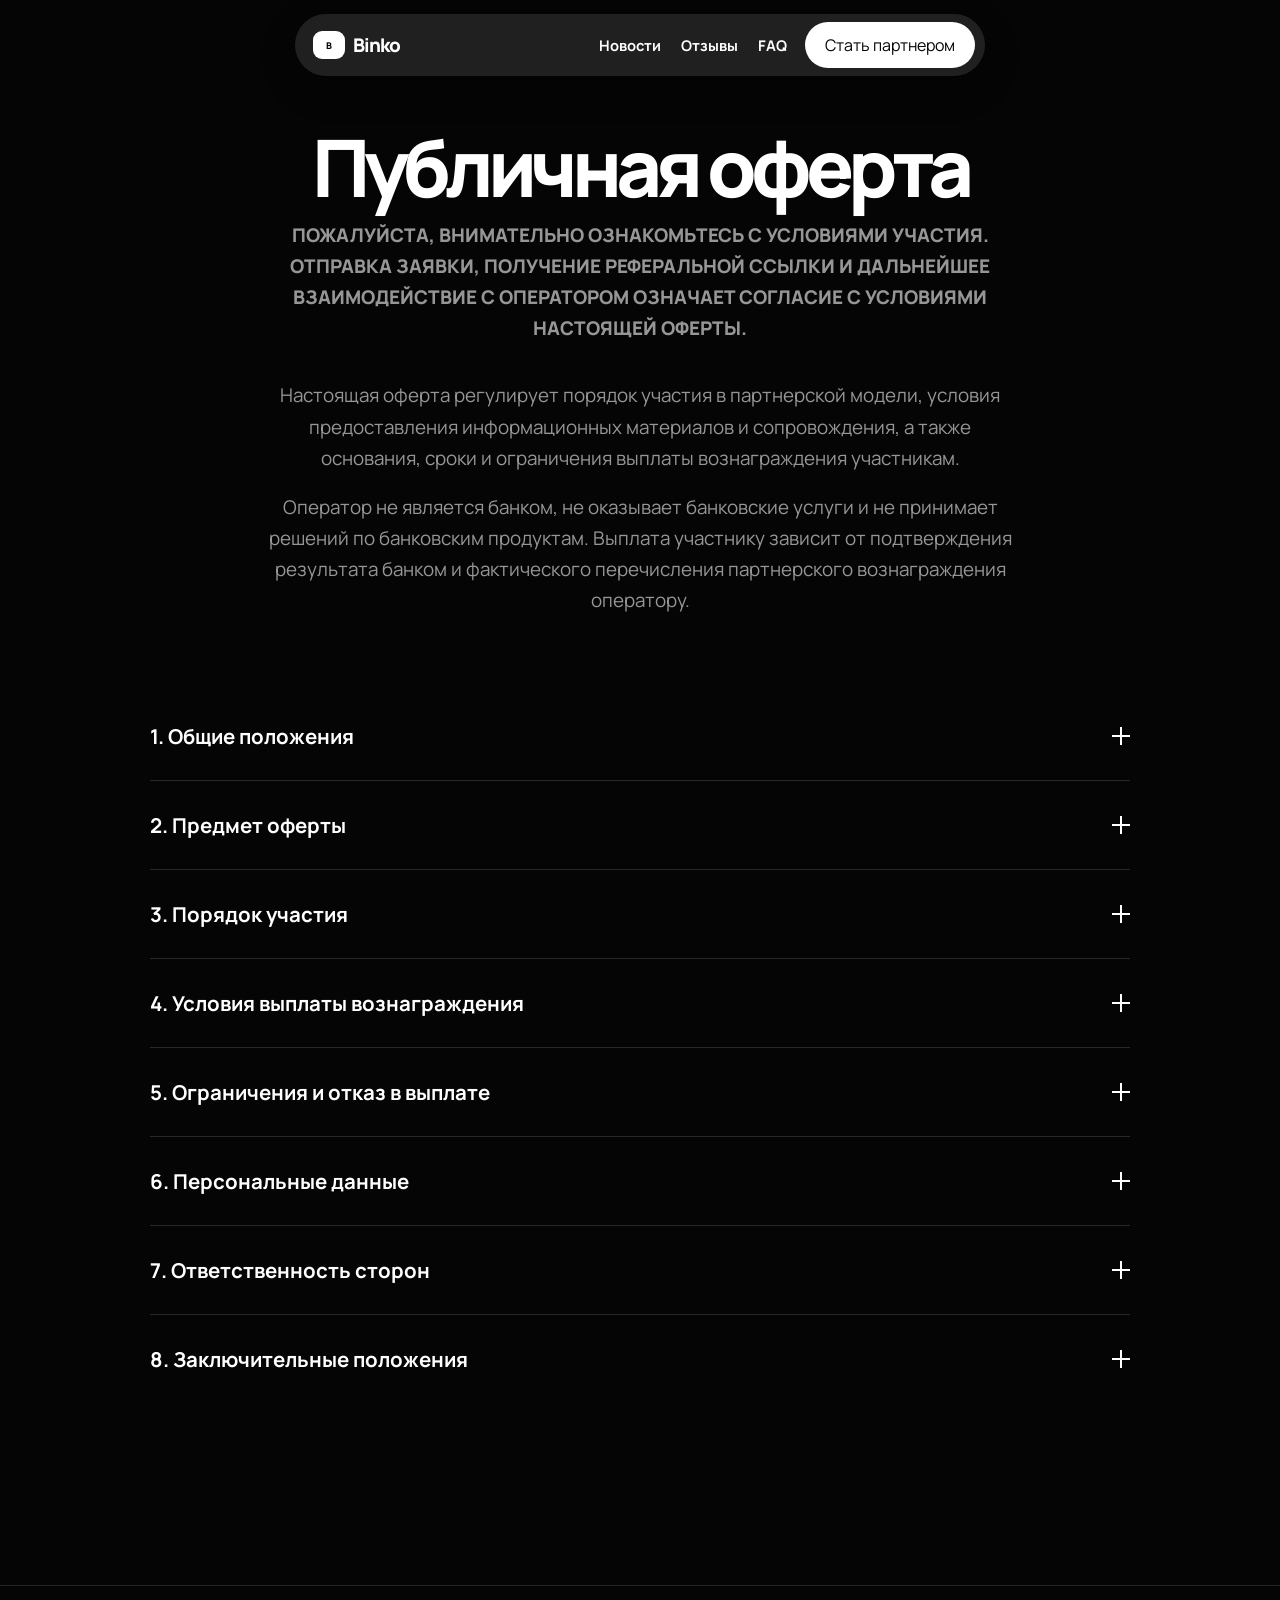
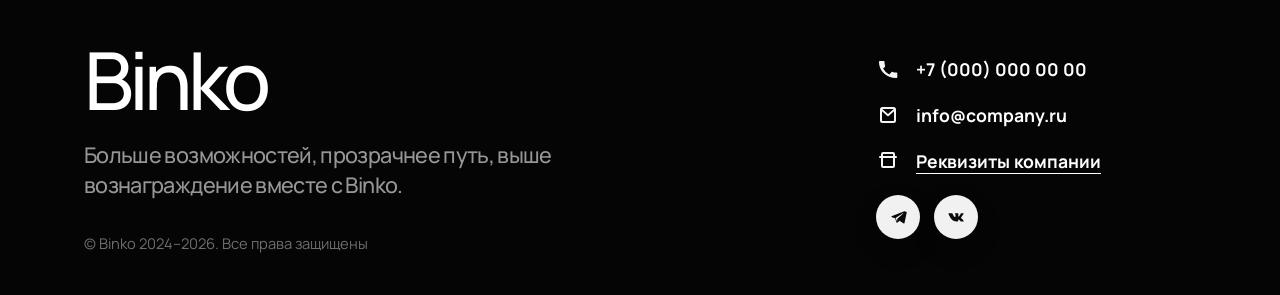
==== commit 429e726f: "Add files via upload" ====
--- a/public-offer.html
+++ b/public-offer.html
@@ -47,36 +47,37 @@
           <div class="legal-hero-copy">
             <h1>Публичная оферта</h1>
             <p class="legal-lead">
-              Пожалуйста, внимательно ознакомьтесь с условиями участия. Использование сайта,
-              отправка заявки и дальнейшее взаимодействие по партнерской модели означает согласие
-              с изложенными ниже правилами.
+              Пожалуйста, внимательно ознакомьтесь с условиями участия. Отправка заявки,
+              получение реферальной ссылки и дальнейшее взаимодействие с оператором означает
+              согласие с условиями настоящей оферты.
             </p>
             <div class="legal-intro">
               <p>
-                Настоящая оферта определяет порядок предоставления информационных материалов,
-                сопровождения участников, условия получения партнерской ссылки и правила выплаты
-                вознаграждения после подтверждения целевого действия банком.
-              </p>
-              <p>
-                Оператором выступает общество с ограниченной ответственностью «Партнер НПД».
-                Если у вас есть вопросы по содержанию оферты, вы можете связаться с нами по
-                контактам, указанным внизу страницы.
+                Настоящая оферта регулирует порядок участия в партнерской модели, условия
+                предоставления информационных материалов и сопровождения, а также основания,
+                сроки и ограничения выплаты вознаграждения участникам.
+              </p>
+              <p>
+                Оператор не является банком, не оказывает банковские услуги и не принимает
+                решений по банковским продуктам. Выплата участнику зависит от подтверждения
+                результата банком и фактического перечисления партнерского вознаграждения оператору.
               </p>
             </div>
           </div>
         </div>
 
         <div class="legal-accordion">
-          <article class="legal-item active">
+          <article class="legal-item">
             <button type="button">
               <span>1. Общие положения</span>
               <span class="faq-icon"></span>
             </button>
             <div class="faq-answer">
               <p>
-                Настоящий документ является публичным предложением заключить соглашение на условиях,
-                изложенных в настоящей оферте. Соглашение считается принятым с момента отправки заявки
-                через сайт, мессенджер или иным согласованным способом.
+                Настоящий документ является публичной офертой о заключении соглашения на условиях,
+                изложенных ниже. Акцептом оферты признаются отправка заявки через сайт, передача
+                контактных данных оператору, получение реферальной ссылки либо продолжение участия
+                после ознакомления с настоящими условиями.
               </p>
             </div>
           </article>
@@ -88,9 +89,10 @@
             </button>
             <div class="faq-answer">
               <p>
-                Оператор предоставляет пользователю информацию о порядке участия в партнерской модели,
-                направляет реферальные материалы, сопровождает прохождение этапов и информирует о
-                результатах подтверждения целевого действия.
+                Оператор предоставляет участнику информацию о порядке участия, направляет
+                реферальные материалы, сопровождает прохождение этапов и уведомляет о статусе
+                заявки. Оператор не гарантирует одобрение банковского продукта, подтверждение
+                целевого действия либо начисление партнерского вознаграждения банком.
               </p>
             </div>
           </article>
@@ -102,9 +104,11 @@
             </button>
             <div class="faq-answer">
               <p>
-                Для участия пользователь оставляет контактные данные, получает инструкцию и ссылку,
-                после чего самостоятельно проходит оформление банковского продукта. Оператор вправе
-                запрашивать уточняющие сведения, необходимые для сопровождения заявки.
+                Для участия пользователь оставляет контактные данные, получает инструкцию и
+                реферальную ссылку, после чего самостоятельно выполняет требуемые действия по
+                банковскому продукту. Участник обязан предоставлять достоверные сведения,
+                соблюдать требования банка, условия акции и указания оператора. Оператор вправе
+                запрашивать дополнительные данные для проверки корректности заявки.
               </p>
             </div>
           </article>
@@ -116,9 +120,14 @@
             </button>
             <div class="faq-answer">
               <p>
-                Выплата производится после того, как банк подтвердит выполнение условий акции и
-                перечислит оператору партнерское вознаграждение. Срок и формат выплаты дополнительно
-                сообщаются пользователю в момент сопровождения заявки.
+                Право участника на получение вознаграждения возникает только при одновременном
+                соблюдении всех условий: банк подтвердил целевое действие по конкретной заявке,
+                не отменил результат проверки, начислил и фактически перечислил оператору
+                партнерское вознаграждение, а также отсутствуют основания для отказа,
+                предусмотренные настоящей офертой. До наступления всех указанных условий
+                обязанность оператора по выплате не возникает. Выплата, при наличии оснований,
+                осуществляется в срок до 30 рабочих дней с даты фактического получения
+                оператором вознаграждения от банка и завершения внутренней проверки заявки.
               </p>
             </div>
           </article>
@@ -130,9 +139,14 @@
             </button>
             <div class="faq-answer">
               <p>
-                Вознаграждение не выплачивается в случаях отклонения заявки банком, нарушения условий
-                акции, предоставления недостоверных данных либо отмены участия со стороны пользователя
-                до момента подтверждения целевого действия.
+                Вознаграждение не выплачивается, если банк отклонил заявку, не подтвердил
+                целевое действие, не перечислил оператору партнерское вознаграждение, впоследствии
+                отменил или аннулировал результат, либо если выявлены недостоверные сведения,
+                дублирующие заявки, само-реферальное участие, злоупотребление условиями акции,
+                нарушение требований банка, техническая ошибка учета, возврат, блокировка или
+                иные обстоятельства, исключающие начисление партнерского вознаграждения оператору.
+                Формулировки на сайте вида «до ... рублей» означают максимально возможный размер
+                выплаты и не являются гарантией конкретной суммы.
               </p>
             </div>
           </article>
@@ -144,9 +158,10 @@
             </button>
             <div class="faq-answer">
               <p>
-                Направляя заявку, пользователь соглашается на обработку предоставленных персональных
-                данных в целях обратной связи, сопровождения заявки, проверки статуса и исполнения
-                обязательств по настоящей оферте.
+                Направляя заявку, участник соглашается на обработку предоставленных персональных
+                данных в целях обратной связи, сопровождения, передачи информации банку или
+                партнеру в пределах, необходимых для участия, проверки статуса заявки, исполнения
+                настоящей оферты, предотвращения злоупотреблений и урегулирования спорных ситуаций.
               </p>
             </div>
           </article>
@@ -158,9 +173,14 @@
             </button>
             <div class="faq-answer">
               <p>
-                Оператор не несет ответственности за решения банка, изменение условий банковских
-                программ, а также за невозможность выплаты в случаях, когда пользователь не выполнил
-                условия участия или предоставил неполные сведения.
+                Оператор не несет ответственности за решения банка, изменение, приостановление
+                или прекращение банковских и партнерских программ, действия платежных систем,
+                сервисов связи, хостинга, мессенджеров и иных третьих лиц. Оператор также не
+                отвечает за невозможность выплаты в случаях, когда обязательство по выплате не
+                возникло по условиям настоящей оферты. Стороны освобождаются от ответственности
+                за неисполнение обязательств вследствие обстоятельств непреодолимой силы,
+                включая сбои внешних сервисов, ограничения со стороны банков и государственных
+                органов, технические инциденты, блокировки и иные события вне разумного контроля сторон.
               </p>
             </div>
           </article>
@@ -172,9 +192,12 @@
             </button>
             <div class="faq-answer">
               <p>
-                Оператор вправе вносить изменения в настоящую оферту без предварительного уведомления.
-                Актуальная версия документа размещается на данной странице и вступает в силу с момента
-                публикации.
+                Оператор вправе изменять настоящую оферту, условия участия, размер и порядок
+                сопровождения без предварительного уведомления, если иное не вытекает из уже
+                возникших обязательств. Актуальная редакция публикуется на данной странице и
+                вступает в силу с момента размещения. Претензии по участию и выплатам принимаются
+                в досудебном порядке по контактам, указанным на сайте. Во всем, что не урегулировано
+                настоящей офертой, стороны руководствуются действующим законодательством Российской Федерации.
               </p>
             </div>
           </article>
--- a/styles.css
+++ b/styles.css
@@ -913,82 +913,74 @@
 
 .hero-mobbin-icon {
   position: relative;
-  width: 124px;
-  height: 124px;
-  margin-bottom: 8px;
-  border-radius: 32px;
+  width: 150px;
+  height: 136px;
+  margin-bottom: 12px;
+  border-radius: 34px;
   background: transparent;
   perspective: 600px;
 }
 
 .hero-rotator-image {
   position: absolute;
-  inset: 0;
-  width: 100%;
-  height: 100%;
+  top: 10px;
+  left: 50%;
+  width: 94px;
+  height: 94px;
+  padding: 20px;
+  border-radius: 28px;
+  background: #dfdcd6;
+  box-shadow: 0 18px 40px rgba(15, 23, 42, 0.06);
   object-fit: contain;
-  opacity: 0;
-  transform: translateY(18px) scale(0.78);
-  transform-origin: center bottom;
-  filter: blur(0.4px);
-  animation: heroImageStack 12s cubic-bezier(0.22, 1, 0.36, 1) infinite;
-}
-
-.hero-rotator-image:nth-child(2) {
-  animation-delay: 3s;
-}
-
-.hero-rotator-image:nth-child(3) {
-  animation-delay: 6s;
-}
-
-.hero-rotator-image:nth-child(4) {
-  animation-delay: 9s;
-}
-
-@keyframes heroImageStack {
-  0% {
-    opacity: 0;
-    z-index: 1;
-    transform: translateY(20px) scale(0.74);
-    filter: blur(0.8px);
-  }
-
-  8% {
-    opacity: 0.55;
-    z-index: 1;
-    transform: translateY(13px) scale(0.84);
-    filter: blur(0.45px);
-  }
-
-  18% {
-    opacity: 1;
-    z-index: 3;
-    transform: translateY(0) scale(1);
-    filter: blur(0);
-  }
-
-  38% {
-    opacity: 1;
-    z-index: 3;
-    transform: translateY(0) scale(1);
-    filter: blur(0);
-  }
-
-  48% {
-    opacity: 0.5;
-    z-index: 2;
-    transform: translateY(-13px) scale(0.84);
-    filter: blur(0.45px);
-  }
-
-  58%,
-  100% {
-    opacity: 0;
-    z-index: 1;
-    transform: translateY(-20px) scale(0.76);
-    filter: blur(0.8px);
-  }
+  opacity: 0.62;
+  transform: translateX(-50%) translateY(-18px) scale(0.84);
+  transform-origin: center center;
+  filter: blur(0);
+  transition:
+    transform 0.72s cubic-bezier(0.22, 1, 0.36, 1),
+    opacity 0.72s cubic-bezier(0.22, 1, 0.36, 1),
+    box-shadow 0.72s cubic-bezier(0.22, 1, 0.36, 1),
+    background 0.72s cubic-bezier(0.22, 1, 0.36, 1);
+}
+
+.hero-rotator-image.stack-front {
+  opacity: 1;
+  z-index: 3;
+  transform: translateX(-50%) translateY(0) scale(1);
+  background: #e4e0da;
+  box-shadow: 0 18px 40px rgba(15, 23, 42, 0.07);
+}
+
+.hero-rotator-image.stack-mid {
+  opacity: 1;
+  z-index: 2;
+  transform: translateX(-50%) translateY(-10px) scale(0.92);
+  background: #d8d5cf;
+  box-shadow: 0 14px 30px rgba(15, 23, 42, 0.05);
+}
+
+.hero-rotator-image.stack-back {
+  opacity: 1;
+  z-index: 1;
+  transform: translateX(-50%) translateY(-20px) scale(0.84);
+  background: #cdc9c3;
+  box-shadow: 0 10px 22px rgba(15, 23, 42, 0.04);
+}
+
+.hero-rotator-image.stack-exiting {
+  opacity: 1;
+  z-index: 4;
+  transform: translateX(-50%) translateY(28px) scale(0.9);
+  background: #e4e0da;
+  box-shadow: 0 8px 18px rgba(15, 23, 42, 0.03);
+  transition:
+    transform 0.18s cubic-bezier(0.4, 0, 1, 1),
+    box-shadow 0.18s cubic-bezier(0.4, 0, 1, 1),
+    background 0.18s cubic-bezier(0.4, 0, 1, 1) !important;
+}
+
+.hero-rotator-image.stack-no-transition {
+  transition: none !important;
 }
 
 .hero-copy h1 {
@@ -2200,7 +2192,7 @@
   }
 
   .hero-mobbin-icon {
-    width: 132px;
+    width: 150px;
     height: 132px;
     margin-bottom: 6px;
   }
@@ -3128,6 +3120,13 @@
     margin-left: auto;
   }
 
+  .hero-rotator-image {
+    width: 88px;
+    height: 88px;
+    padding: 18px;
+    border-radius: 26px;
+  }
+
   .hero-copy h1 {
     width: 100%;
     max-width: none;
